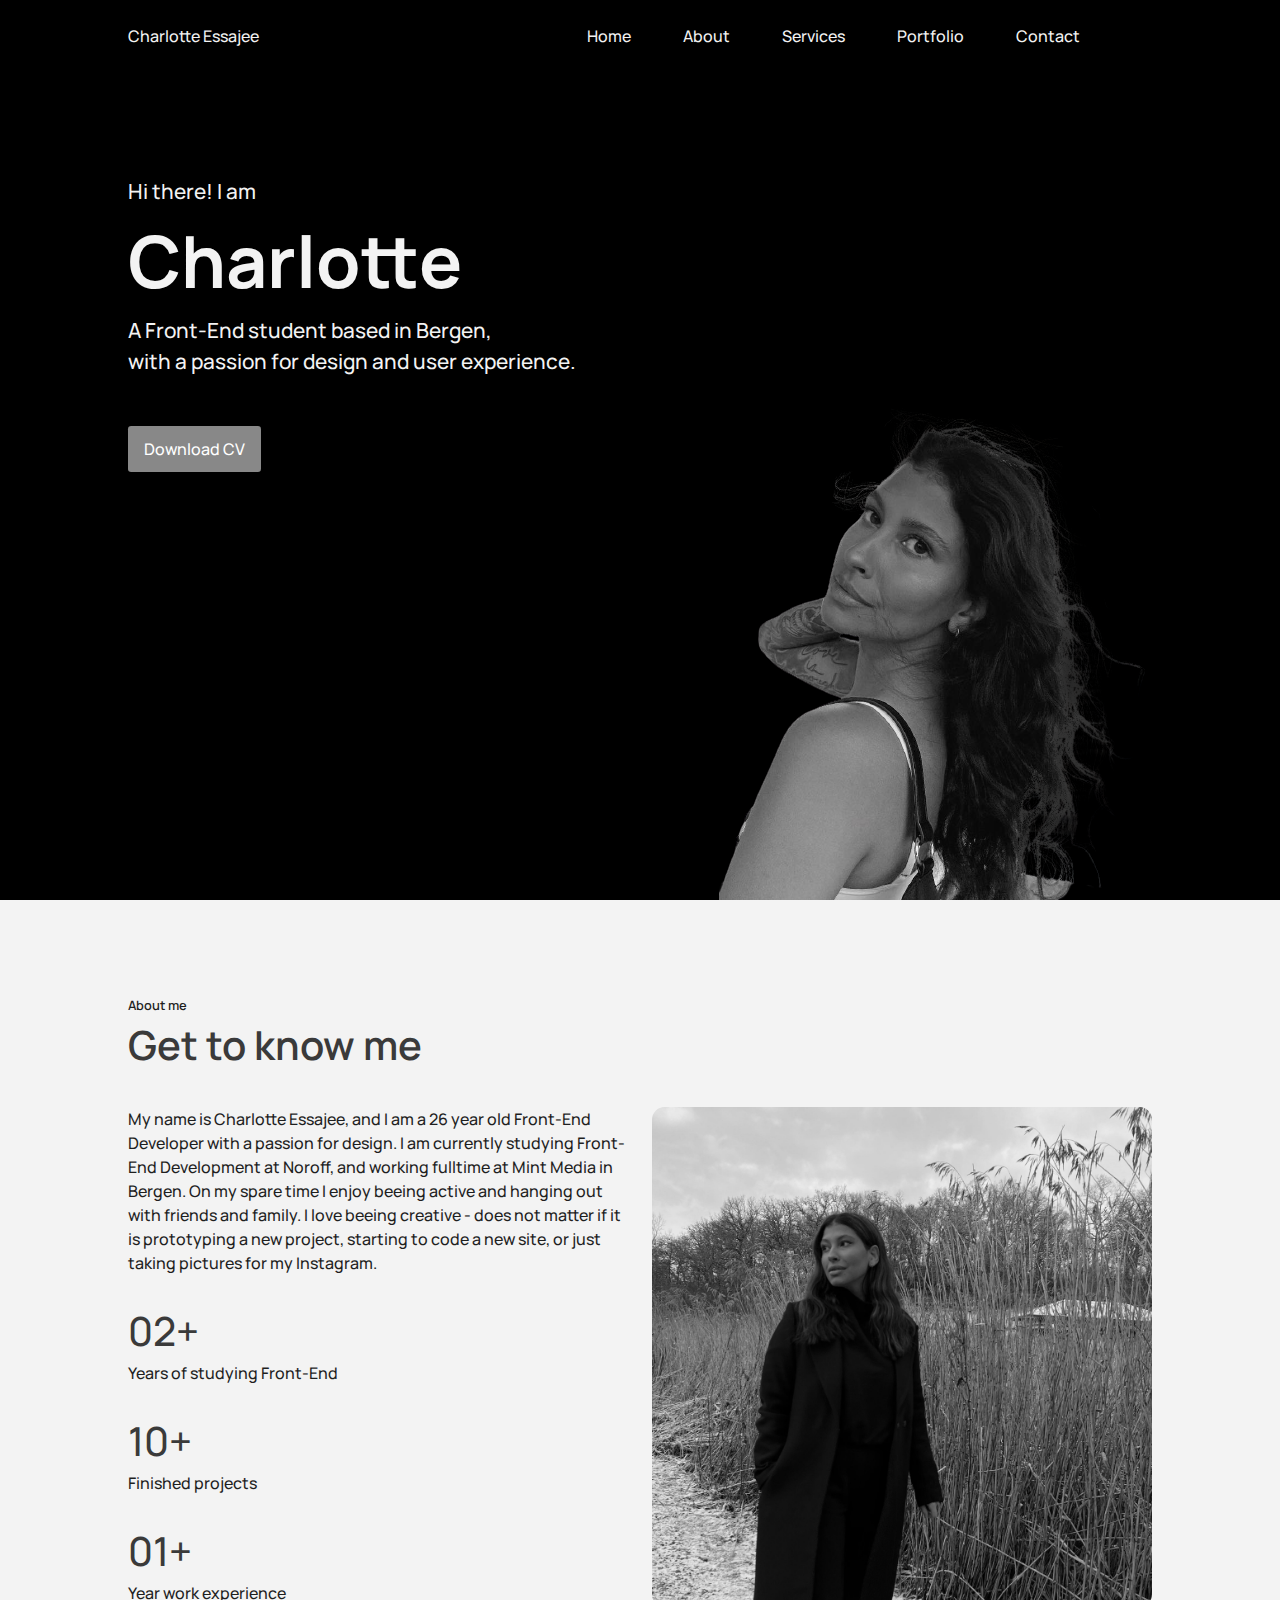
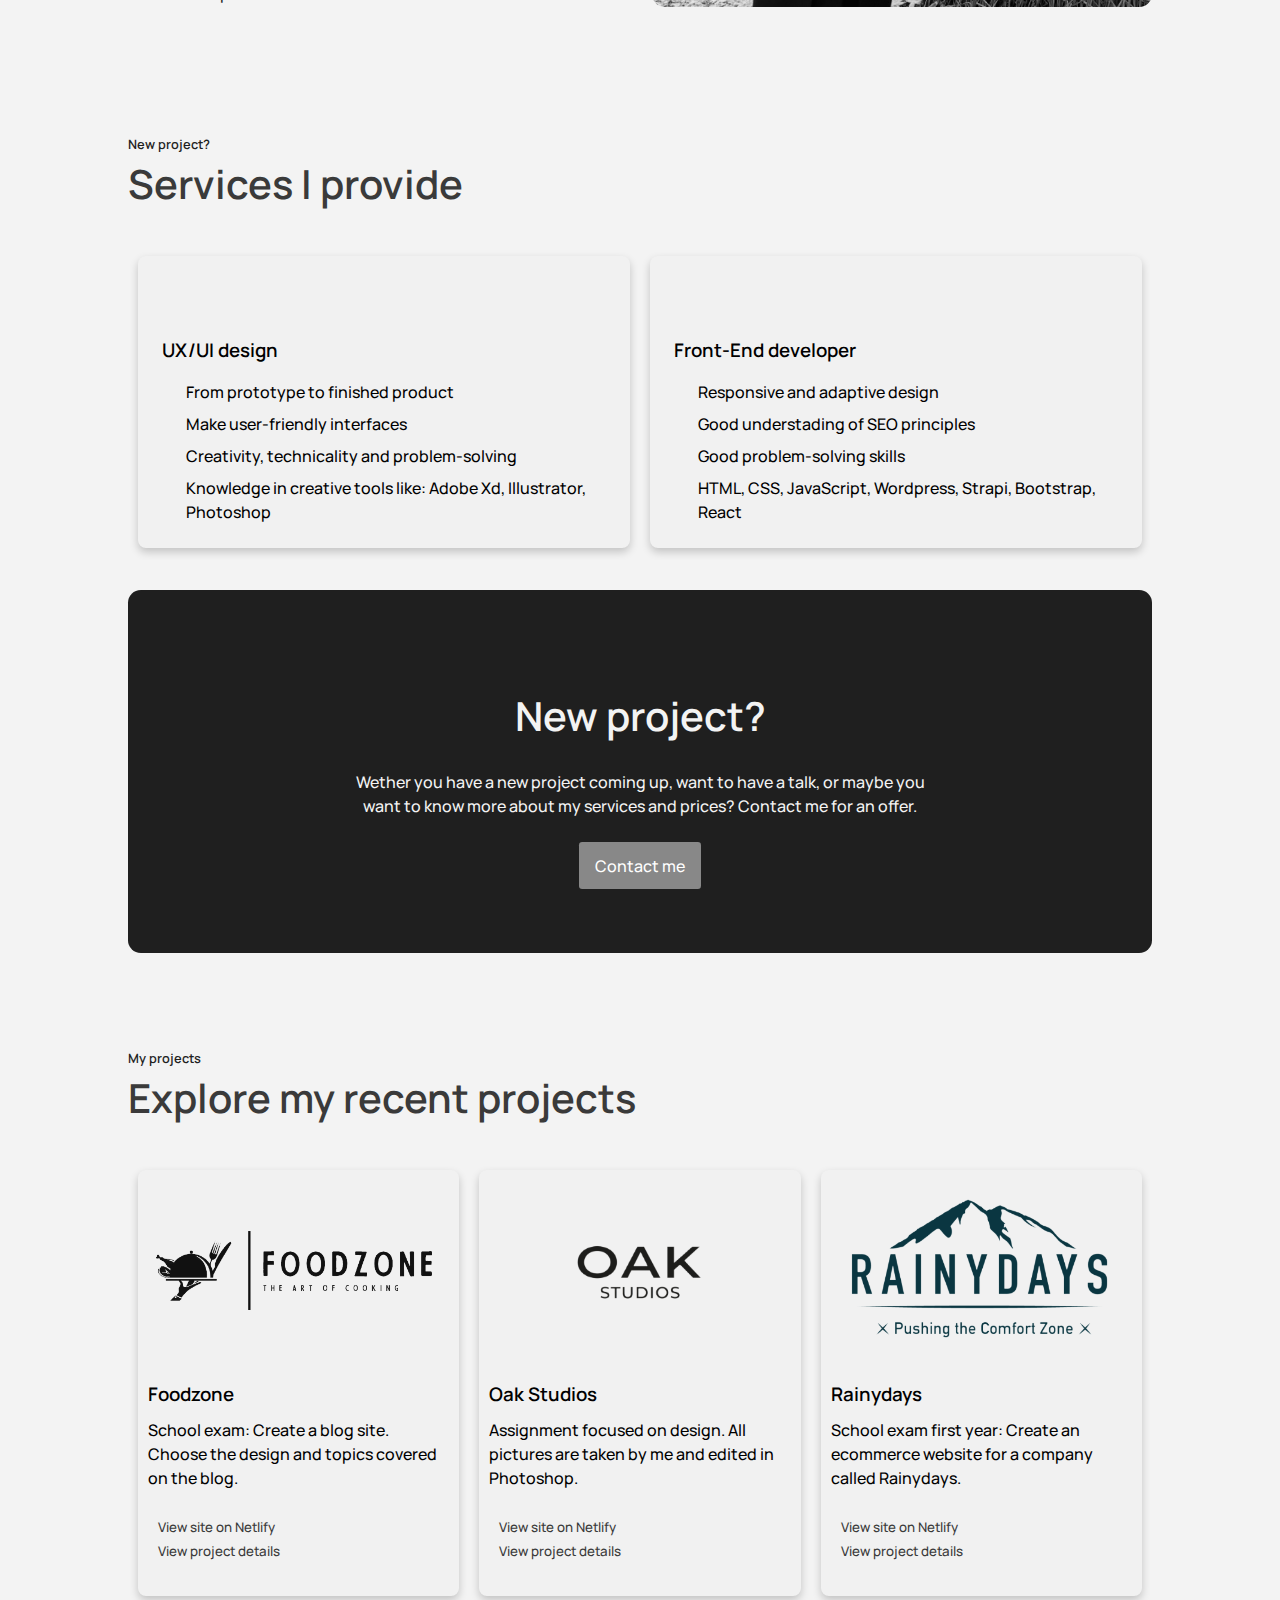
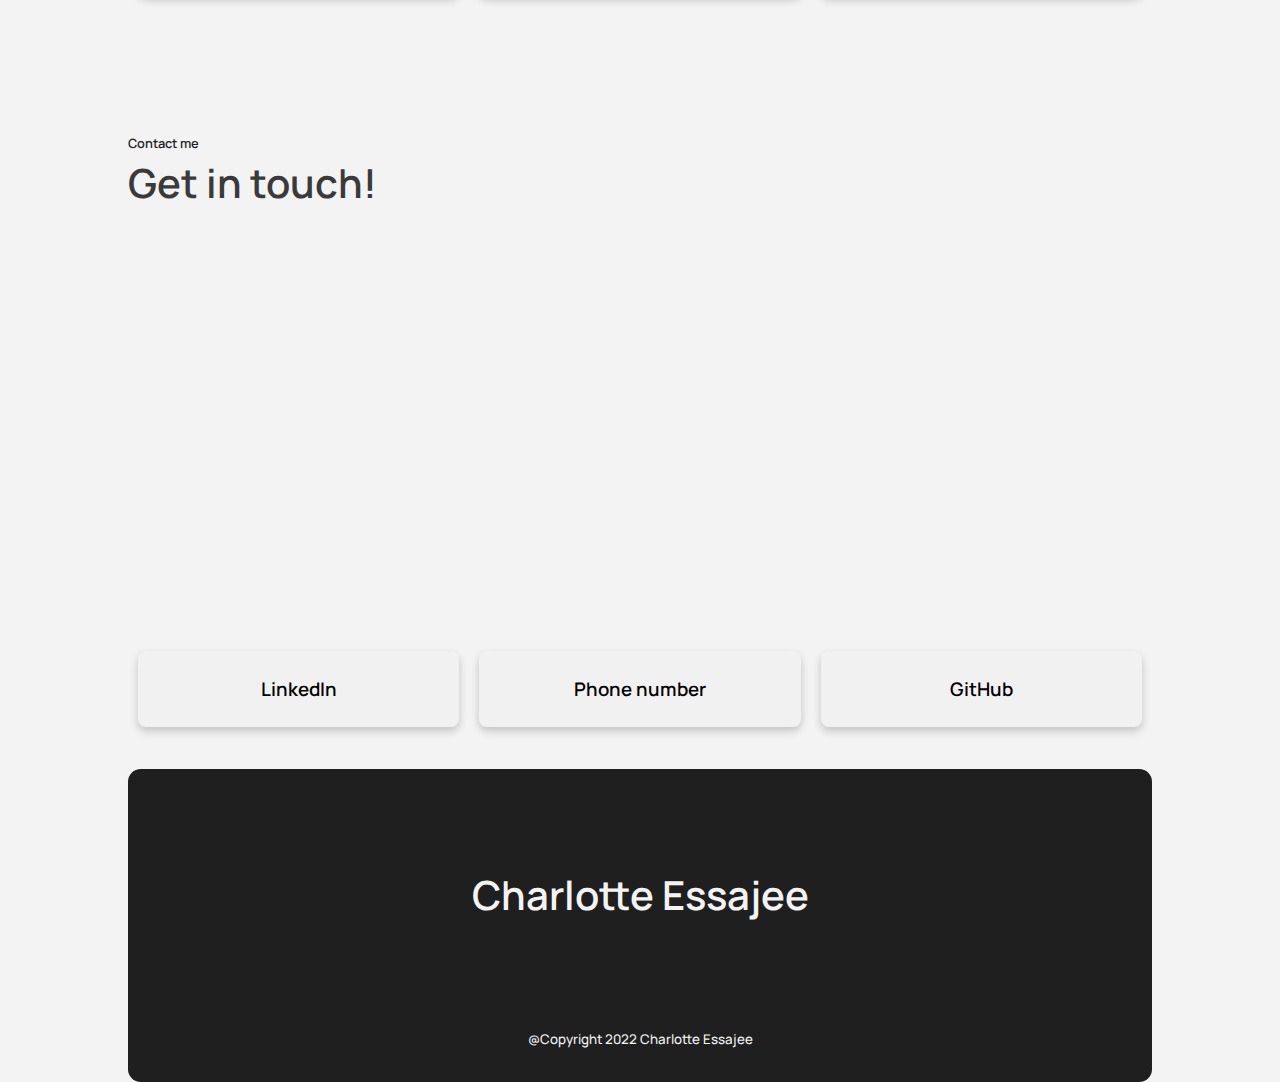
==== index.html @ e909234a "Update index.html" ====
<!DOCTYPE html>
<html lang="en">
  <head>
    <meta charset="UTF-8" />
    <meta http-equiv="X-UA-Compatible" content="IE=edge" />
    <meta name="viewport" content="width=device-width, initial-scale=1.0" />

    <!--- SWIPER -->

    <!-- GOOGLE FONTS -->
    <link rel="preconnect" href="https://fonts.googleapis.com" />
    <link rel="preconnect" href="https://fonts.gstatic.com" crossorigin />
    <link
      href="https://fonts.googleapis.com/css2?family=Manrope:wght@400;600;800&display=swap"
      rel="stylesheet"
    />

    <!-- FONTAWESOME -->
    <link
      rel="stylesheet"
      href="https://use.fontawesome.com/releases/v5.15.4/css/all.css"
      integrity="sha384-DyZ88mC6Up2uqS4h/KRgHuoeGwBcD4Ng9SiP4dIRy0EXTlnuz47vAwmeGwVChigm"
      crossorigin="anonymous"
    />

    <!--- CSS -->
    <link rel="stylesheet" href="css/styles.css" />
    <title>Portfolio Charlotte Essajee</title>
  </head>
  <body>
    <!-- SCROLL TO TOP -->
    <button onclick="toTop()" id="toTop">
      <i class="fas fa-chevron-circle-up"></i>
    </button>

    <!-- HEADER -->
    <header class="hero" id="hero">
      <nav class="nav nav-container">
        <a href="#" class="nav-logo">Charlotte Essajee</a>

        <div class="navbar" id="navbar">
          <ul class="nav-list">
            <li class="nav-item">
              <a href="#home" class="nav-link">Home</a>
            </li>
            <li class="nav-item">
              <a href="#about" class="nav-link">About</a>
            </li>
            <li class="nav-item">
              <a href="#services" class="nav-link">Services</a>
            </li>
            <li class="nav-item">
              <a href="#portfolio" class="nav-link">Portfolio</a>
            </li>
            <li class="nav-item">
              <a href="#contact" class="nav-link">Contact</a>
            </li>
            <li class="nav-item">
              <i class="fas fa-moon nav-link" id="darkMode"></i>
            </li>
          </ul>
        </div>

        <div class="nav-switch" id="nav-switch">
          <i class="fas fa-bars"></i>
        </div>
      </nav>
    </header>

    <!-- INDEX -->
    <main>
      <!-- INTRO -->
      <section class="index" id="home">
        <div class="index-container container grid">
          <div class="index-text">
            <p class="index-intro">Hi there! I am</p>
            <h1 class="index-name">Charlotte</h1>
            <p class="index-paragraph">
              A Front-End student based in Bergen, <br> with a passion for design and
              user experience.
            </p>
            <a
              download=""
              href="cv/CharlotteEssajee-CV.pdf"
              class="btn btn-light"
              >Download CV</a
            >
          </div>

          <!-- SOCIAL MEDIA -->
          <div class="index-some">
            <a
              href="https://www.linkedin.com/in/charlotte-essajee-67aa39226/"
              rel="noopener noreferrer"
              target="_blank"
              class="index-some-icons"
              ><i class="fab fa-linkedin-in"></i
            ></a>
            <a href="tel:+4748266439" rel="noopener noreferrer" target="_blank" class="index-some-icons"
              ><i class="fas fa-phone-alt"></i
            ></a>
            <a
              href="https://github.com/CharlotteEssajee"
              rel="noopener noreferrer"
              target="_blank"
              class="index-some-icons"
              ><i class="fab fa-github"></i
            ></a>
          </div>

          <!-- IMAGE -->
          <div class="index-img">
            <img src="/img/charlotte1.png" alt="CharlotteEssajee" />
          </div>
        </div>
      </section>

      <!-- ABOUT -->
      <section class="about section container" id="about">
        <p class="section-subtitle">About me</p>
        <h2 class="section-title">Get to know me</h2>

        <div class="about-container grid">
          <div class="about-text grid">
            <p class="about-paragraph">
              My name is Charlotte Essajee, and I am a 26 year old Front-End
              Developer with a passion for design. I am currently studying
              Front-End Development at Noroff, and working fulltime at Mint Media
              in Bergen. On my spare time I enjoy beeing active and hanging out
              with friends and family. I love beeing creative - does not matter
              if it is prototyping a new project, starting to code a new site,
              or just taking pictures for my Instagram.
            </p>
            <div>
              <p class="about-number">02+</p>
              <p class="about-work">Years of studying Front-End</p>
            </div>
            <div>
              <p class="about-number">10+</p>
              <p class="about-work">Finished projects</p>
            </div>
            <div>
              <p class="about-number">01+</p>
              <p class="about-work">Year work experience</p>
            </div>
          </div>

          <img
            class="about-img"
            src="img/charlotte2.jpg"
            alt="Charlotte Essajee"
          />
        </div>
      </section>

      <!-- SERVICES -->
      <section class="services section container" id="services">
        <p class="section-subtitle">New project?</p>
        <h2 class="section-title">Services I provide</h2>
        <div class="services-row">
          <div class="services-column">
            <div class="services-card">
              <i class="fas fa-crop-alt services-icons"></i>
              <h3>UX/UI design</h3>
              <ul class="services-accordion">
                <li class="service">
                  <i class="fas fa-check check-icon"></i>
                  <p>From prototype to finished product</p>
                </li>
                <li class="service">
                  <i class="fas fa-check check-icon"></i>
                  <p>Make user-friendly interfaces </p>
                </li>
                <li class="service">
                  <i class="fas fa-check check-icon"></i>
                  <p>Creativity, technicality and problem-solving</p>
                </li>
                <li class="service">
                  <i class="fas fa-check check-icon"></i>
                  <p>Knowledge in creative tools like: Adobe Xd, Illustrator, Photoshop</p>
                </li>
              </ul>
            </div>
          </div>
          <div class="services-column">
            <div class="services-card">
              <i class="fas fa-code services-icons"></i>
              <h3>Front-End developer</h3>
              <ul class="services-accordion">
                <li class="service">
                  <i class="fas fa-check check-icon"></i>
                  <p>Responsive and adaptive design</p>
                </li>
                <li class="service">
                  <i class="fas fa-check check-icon"></i>
                  <p>Good understading of SEO principles</p>
                </li>
                <li class="service">
                  <i class="fas fa-check check-icon"></i>
                  <p>Good problem-solving skills</p>
                </li>
                <li class="service">
                  <i class="fas fa-check check-icon"></i>
                  <p>HTML, CSS, JavaScript, Wordpress, Strapi, Bootstrap, React</p>
                </li>
              </ul>
            </div>
          </div>
        </div>
      </section>

      <!-- NEW PROJECT? -->
      <section class="project section container center">
        <div class="project-container grid">
          <div class="project-text">
            <i class="fas fa-paper-plane new-project-icon"></i>
            <h2 class="center-title">New project?</h2>
            <p class="new-project-description">
              Wether you have a new project coming up, want to have a talk, or
              maybe you want to know more about my services and prices? Contact
              me for an offer.
            </p>
            <a href="#contact" class="btn btn-light project-btn">Contact me </a>
          </div>
        </div>
      </section>

      <!-- PORTFOLIO -->
      <section class="portfolio section container" id="portfolio">
        <p class="section-subtitle">My projects</p>
        <h2 class="section-title">Explore my recent projects</h2>
        <div class="portfolio-cards">
          <div class="portfolio-row">
            <div class="portfolio-column">
              <div class="portfolio-card">
                <img src="img/foodzonelogo.png" alt="foodzone logo">
                <div class="portfolio-text">
                  <h3>Foodzone</h3>
                  <p class="portfolio-paragraph">School exam: Create a blog site. Choose the design and topics covered on the blog.</p>
                  <a
                    href="https://foodz0ne.netlify.app/"
                    target="_blank"
                    rel="noopener noreferrer"
                    class="portfolio-icons">
                    <i class="fas fa-globe-americas"></i><small>View site on Netlify</small></a><br>
                    <a
                      href="https://github.com/CharlotteEssajee/foodzone2"
                      target="_blank"
                      rel="noopener noreferrer"
                      class="portfolio-icons">
                      <i class="fab fa-github"></i><small>View project details</small></a>
                </div>
              </div>
            </div>
            <div class="portfolio-column">
              <div class="portfolio-card">
                <img src="img/oaklogo.png" alt="oak studios logo">
                <div class="portfolio-text">
                  <h3>Oak Studios</h3>
                  <p class="portfolio-paragraph">Assignment focused on design. All pictures are taken by me and edited in Photoshop.</p>
                  <a
                    href="https://oakstudios.netlify.app/"
                    target="_blank"
                    rel="noopener noreferrer"
                    class="portfolio-icons">
                    <i class="fas fa-globe-americas"></i><small>View site on Netlify</small></a><br>
                    <a
                      href="https://github.com/CharlotteEssajee/oakstudios"
                      target="_blank"
                      rel="noopener noreferrer"
                      class="portfolio-icons">
                      <i class="fab fa-github"></i><small>View project details</small></a>
                </div>
              </div>
            </div>
            <div class="portfolio-column">
              <div class="portfolio-card">
                <img src="img/rainydayslogo.png" alt="rainydays logo">
                <div class="portfolio-text">
                  <h3>Rainydays</h3>
                  <p class="portfolio-paragraph">School exam first year: Create an ecommerce website for a company called Rainydays.</p>
                  <a
                    href="https://rainydaysproject.netlify.app/"
                    target="_blank"
                    rel="noopener noreferrer"
                    class="portfolio-icons">
                    <i class="fas fa-globe-americas"></i><small>View site on Netlify</small></a><br>
                    <a
                      href="https://github.com/CharlotteEssajee/RainyDays"
                      target="_blank"
                      rel="noopener noreferrer"
                      class="portfolio-icons">
                      <i class="fab fa-github"></i><small>View project details</small></a>
                </div>
              </div>
            </div>
          </div>
      </section>

      <!-- GET IN TOUCH -->
      <section class="contact section container" id="contact">
        <p class="section-subtitle">Contact me</p>
        <h2 class="section-title">Get in touch!</h2>
        <div class="contact-cards">
          <div class="iframe">
            <iframe src="https://www.google.com/maps/embed?pb=!1m18!1m12!1m3!1d252523.9232494925!2d5.148987680363393!3d60.36523062926453!2m3!1f0!2f0!3f0!3m2!1i1024!2i768!4f13.1!3m3!1m2!1s0x46390d4966767d77%3A0x9e42a03eb4de0a08!2sBergen!5e0!3m2!1sno!2sno!4v1643056478479!5m2!1sno!2sno" width="100%" height="350" style="border:0;" allowfullscreen="" loading="lazy"></iframe>
          </div>
        <div class="contact-row">
          <div class="contact-column">
            <div class="contact-card">
              <a
                href="https://www.linkedin.com/in/charlotte-essajee-67aa39226/"
                target="_blank"
                rel="noopener noreferrer"
                class="contact-icons"
                ><i class="fab fa-linkedin-in"></i
              ></a>
              <h3>LinkedIn</h3>
            </div>
          </div>
          <div class="contact-column">
            <div class="contact-card">
              <a
                href="tel:+4748266439"
                target="_blank"
                rel="noopener noreferrer"
                class="contact-icons"
                ><i class="fas fa-phone-alt"></i
              ></a>
              <h3>Phone number</h3>
            </div>
          </div>
          <div class="contact-column">
            <div class="contact-card"><a
              href="https://github.com/CharlotteEssajee"
              rel="noopener noreferrer"
              target="_blank"
              class="contact-icons"
              ><i class="fab fa-github"></i
            ></a>
            <h3>GitHub</h3>
          </div>
          </div>
        </div>
      </section>
    </main>

    <!-- FOOTER -->
    <footer>
      <section class="footer section container center">
        <div class="footer-container grid">
          <div class="footer-text">
            <h2 class="center-title">Charlotte Essajee</h2>
            <div class="footer-some">
              <a
                href="https://www.linkedin.com/in/charlotte-essajee-67aa39226/"
                target="_blank"
                rel="noopener noreferrer"
                class="footer-some-icons"
                ><i class="fab fa-linkedin-in"></i
              ></a>
              <a
                href="tel:+4748266439"
                target="_blank"
                rel="noopener noreferrer"
                class="footer-some-icons"
                ><i class="fas fa-phone-alt"></i
              ></a>
              <a
                href="https://github.com/CharlotteEssajee"
                target="_blank"
                rel="noopener noreferrer"
                class="footer-some-icons"
                ><i class="fab fa-github"></i
              ></a>
            </div>
            <small>@Copyright 2022 Charlotte Essajee</small>
          </div>
        </div>
      </section>
    </footer>
    <!-- JS -->
    <script src="js/main.js"></script>
  </body>
</html>
---- css/styles.css ----
/*----- BASE */
* {
  font-family: "Manrope", sans-serif;
}

*,
::before,
::after {
  box-sizing: border-box;
}

/*----- DARK MODE*/
.dark-mode {
  --main-color: #888888;
  --main-color-dark: #f3f3f3;
  --main-color-light: #3a3a3a;
  --main-color-lighter: #1f1f1f;
  --black-color: #ffffff;
}

#darkMode {
  cursor: pointer;
  opacity: 80%;
}

/*----- VARIABLES */
:root {
  --header-height: 3rem;

  /*----- COLORS */
  --main-color: #3a3a3a;
  --main-color-dark: #1f1f1f;
  --main-color-light: #888888;
  --main-color-lighter: #f3f3f3;
  --black-color: #000000;
  --white-color: #ffffff;

  /*----- FONTS */
  --big-font: 2.5rem;
  --h1-font: 1.5rem;
  --h2-font: 1.25rem;
  --h3-font: 1.1rem;
  --body-font: 0.9rem;
  --small-font: 0.8rem;
  --smallest-font: 0.7rem;

  /*----- WEIGHT */
  --medium-weight: 500;
  --semi-weigth: 600;
  --bold-weigth: 700;

  /*----- MARGINS */
  --margin-smallest: 0.5rem;
  --margin-smaller: 1rem;
  --margin-small: 1.5rem;
  --margin-big: 2rem;
  --margin-bigger: 2.5rem;
  --margin-biggest: 3rem;

  /*----- Z INDEX */
  --z-index-normal: 1;
  --z-index-infotip: 10;
  --z-index-fixed: 100;
}

@media screen and (min-width: 760px) {
  :root {
    --big-font: 4.5rem;
    --h1-font: 2.5rem;
    --h2-font: 1.6rem;
    --h3-font: 1.3rem;
    --body-font: 1rem;
    --small-font: 0.8rem;
    --smallest-font: 0.7rem;
  }
}

/*----- MAIN */
html {
  scroll-behavior: smooth;
}

body {
  margin: var(--header-height) 0 0 0;
  font-size: var(--body-font);
  font-weight: var(--medium-weight);
  background-color: var(--main-color-lighter);
  color: var(--main-color-dark);
  line-height: 1.5;
}

h1,
h2,
h3,
ul,
p {
  margin: 0;
}

h2,
h3 {
  font-weight: var(--semi-weigth);
}

ul {
  padding: 0;
  list-style: none;
}

a {
  text-decoration: none;
}

img {
  max-width: 100%;
  height: auto;
  display: block;
}

.container {
  max-width: 1024px;
  margin: 0 1rem;
}

.grid {
  display: grid;
  gap: 1.5rem;
}

.center {
  text-align: center;
  background-color: var(--main-color-dark);
  color: var(--main-color-lighter);
  border-radius: 0.8rem;
}

/*----- CLASSES */
.section {
  padding: 4rem 0 2rem;
}

.section-title {
  font-size: var(--h1-font);
  color: var(--main-color);
  margin-bottom: var(--margin-small);
}

.section-subtitle {
  display: block;
  font-size: var(--smallest-font);
  font-weight: var(--semi-weigth);
}

/*----- NAVBAR */
.nav-container {
  max-width: 1024px;
  width: calc(100% - 2rem);
  margin: 0 var(--margin-smaller);
}

.nav-container-grid {
  display: grid;
  gap: var(--margin-small);
}

.hero {
  width: 100%;
  position: fixed;
  top: 0;
  left: 0;
  z-index: var(--z-index-fixed);
  background-color: var(--black-color);
}

.nav {
  height: var(--header-height);
  display: flex;
  justify-content: space-between;
  align-items: center;
}

@media screen and (max-width: 760px) {
  .navbar {
    position: fixed;
    top: -100%;
    left: 0;
    width: 100%;
    padding-top: var(--margin-small);
    text-align: right;
    background-color: var(--black-color);
    transition: 0.5s;
    box-shadow: 0 2px 4px rgba(0, 0, 0, 0.1);
    border-radius: 0 0 1rem 1rem;
  }
}

.nav-item {
  margin-bottom: var(--margin-small);
  margin-right: 20px;
}

.nav-link,
.nav-logo,
.nav-switch {
  color: var(--main-color-lighter);
  transition: 0.4s;
}

.nav-switch {
  font-size: 1.2rem;
  cursor: pointer;
}

.show-menu {
  top: var(--header-height);
}

.active-link {
  position: relative;
}

.active-link::after {
  content: "";
  position: absolute;
  bottom: -0.4rem;
  right: 0;
  width: 100%;
  height: 2px;
  background-color: var(--main-color-light);
}

.scroll-header {
  background-color: var(--main-color-lighter);
  box-shadow: 0 2px 4px rgba(0, 0, 0, 0.1);
}

.scroll-header .nav-logo,
.scroll-header .nav-switch,
.scroll-header .nav-link,
.scroll-header .dark-mode {
  color: var(--main-color-dark);
}

.scroll-header .navbar {
  background-color: var(--main-color-lighter);
}

/*----- SCROLL TO TOP */
#toTop {
  display: none;
  position: fixed;
  bottom: 40px;
  right: 20px;
  z-index: var(--z-index-fixed);
  border: none;
  background-color: var(--main-color);
  color: var(--main-color-lighter);
  cursor: pointer;
  padding: 13px;
  border-radius: 8px;
  font-size: 20px;
  opacity: 80%;
}

#toTop:hover {
  opacity: 90%;
}

/*----- INDEX */
.index {
  background-color: var(--black-color);
  overflow: hidden;
}

.index-container {
  position: relative;
  height: calc(100vh - var(--header-height));
  grid-template-rows: repeat(2, max-content);
  align-content: space-around;
  row-gap: 2rem;
}

.index-text {
  z-index: var(--z-index-infotip);
  color: var(--main-color-lighter);
}

.index-name {
  font-size: var(--big-font);
}

.index-intro {
  display: block;
  font-size: 1rem;
}

.index-paragraph {
  display: block;
  font-size: 1.1rem;
  margin-bottom: var(--margin-biggest);
}

.index-img {
  position: absolute;
  right: 0;
  bottom: 0;
}

.index-img img {
  width: 240px;
}

.index-some {
  display: flex;
  flex-direction: column;
}

.index-some-icons {
  width: max-content;
  font-size: 1.3rem;
  margin-bottom: var(--margin-smaller);
  color: var(--main-color-lighter);
  cursor: pointer;
  margin-right: 1.7rem;
}

/*----- BUTTON */
.btn {
  display: inline-block;
  background-color: var(--main-color);
  color: var(--white-color);
  padding: 0.7rem 1rem;
  border-radius: 0.2rem;
}

.btn-light {
  background-color: var(--main-color-light);
  display: inline-block;
  color: var(--white-color);
  padding: 0.7rem 1rem;
  border-radius: 0.2rem;
}

.btn:hover,
.btn-light:hover {
  opacity: 80%;
}

/*----- ABOUT */
.about-number {
  font-size: var(--h1-font);
  color: var(--main-color);
}

.about-img {
  border-radius: 0.8rem;
}

/*----- SERVICES */
.services-card {
  box-shadow: 0 4px 8px 0 rgba(0, 0, 0, 0.2);
  background-color: #f1f1f1;
  color: #000000;
  border-radius: 8px;
  padding: var(--margin-small) 0;
}

.services-card i,
.services-card h3,
.services-card p {
  margin-left: var(--margin-small);
}

.services-card h3 {
  margin-top: var(--margin-smallest);
  margin-bottom: var(--margin-smaller);
}

.services-icons {
  font-size: 2rem;
  color: var(--main-color);
}

.service {
  display: flex;
  flex-direction: row;
  margin-top: var(--margin-smallest);
  align-items: center;
}

.service i {
  font-size: 10px;
}

/*----- NEW PROJECT */
.new-project-icon {
  font-size: 2rem;
}

.center-title {
  font-size: var(--h1-font);
  color: var(--main-color-lighter);
  margin-bottom: var(--margin-small);
}

.new-project-description {
  max-width: 400px;
  margin: auto;
  padding-bottom: 24px;
}

.project-btn {
  margin-bottom: 32px;
}

/*----- PORTFOLIO */
.portfolio-text {
  padding: 10px;
}

.portfolio-card img {
  border-radius: 8px 8px 0 0;
  width: 100%;
  height: 200px;
  object-fit: contain;
}

.portfolio-paragraph {
  padding-top: 10px;
  margin-bottom: var(--margin-small);
}

.portfolio-column {
  float: left;
  width: 33.333%;
  padding: 0 10px;
}

.portfolio-card {
  box-shadow: 0 4px 8px 0 rgba(0, 0, 0, 0.2);
  background-color: #f1f1f1;
  color: #000000;
  border-radius: 8px;
  padding: 0 0 var(--margin-small) 0;
}

.portfolio-row:after {
  content: "";
  display: table;
  clear: both;
}

.portfolio-icons {
  color: var(--main-color);
  font-size: 16px;
}

.portfolio-icons i {
  margin-right: 10px;
}

@media screen and (max-width: 600px) {
  .portfolio-column {
    width: 100%;
    display: block;
    margin-bottom: 20px;
  }
}

/*----- CONTACT */
.contact-column {
  float: left;
  width: 33.333%;
  padding: 0 10px;
}

.contact-card {
  box-shadow: 0 4px 8px 0 rgba(0, 0, 0, 0.2);
  text-align: center;
  background-color: #f1f1f1;
  color: #000000;
  border-radius: 8px;
  padding: var(--margin-small) 0;
}

.contact-row:after {
  content: "";
  display: table;
  clear: both;
}

.contact-icons {
  font-size: 2rem;
  color: var(--main-color);
}

.iframe {
  margin-bottom: var(--margin-bigger);
  filter: grayscale(100%);
}

@media screen and (max-width: 600px) {
  .contact-column,
  .services-column {
    width: 100%;
    display: block;
    margin-bottom: 20px;
  }
}

/*----- FOOTER */
.footer-some {
  margin-bottom: var(--margin-biggest);
}

.footer-some-icons {
  font-size: 0.9rem;
  color: var(--main-color-lighter);
  cursor: pointer;
  padding: 10px;
}

/*----- MEDIA QUERY */
@media screen and (min-width: 570px) {
  .index-img img {
    width: 330px;
  }

  .about-container,
  .contact-row,
  .portfolio-row {
    display: grid;
    grid-template-columns: repeat(2, 1fr);
  }

  .contact-column,
  .portfolio-column,
  .services-column {
    width: 100%;
    padding: 10px;
  }

  .about-img {
    height: 500px;
    object-fit: cover;
  }

  .index-some {
    flex-direction: row;
  }

  .index-some-icons {
    font-size: 2rem;
  }
}

@media screen and (min-width: 760px) {
  body {
    margin: 0;
  }

  .section {
    padding-top: 6rem;
  }

  .section-title {
    margin-bottom: var(--margin-big);
  }

  .nav {
    height: calc(var(--header-height) + 1.5rem);
  }

  .nav-list {
    display: flex;
  }

  .nav-item {
    margin-left: var(--margin-big);
    margin-bottom: 0;
  }

  .nav-switch {
    display: none;
  }

  .index-container {
    height: 100vh;
    grid-template-rows: max-content 0.7fr;
    align-items: flex-end;
  }

  .index-text {
    margin-top: 7rem;
  }

  .index-img img {
    width: 100%;
    object-fit: cover;
  }

  .index-intro,
  .index-paragraph {
    font-size: var(--h3-font);
  }

  .section-subtitle {
    font-size: var(--small-font);
  }

  .services-row {
    display: grid;
    grid-template-columns: repeat(2, 1fr);
  }

  .contact-row,
  .portfolio-row {
    display: grid;
    grid-template-columns: repeat(3, 1fr);
  }

  .new-project-description {
    max-width: 600px;
  }

  .footer-some-icons {
    font-size: 1.2rem;
  }
}

@media screen and (min-width: 1030px) {
  .nav-container {
    margin: auto;
  }

  .container {
    margin: auto;
  }

  .index-text {
    margin-top: 9rem;
  }
}

@media screen and (min-width: 1200px) {
  #toTop {
    bottom: 40px;
    right: 45px;
  }
}
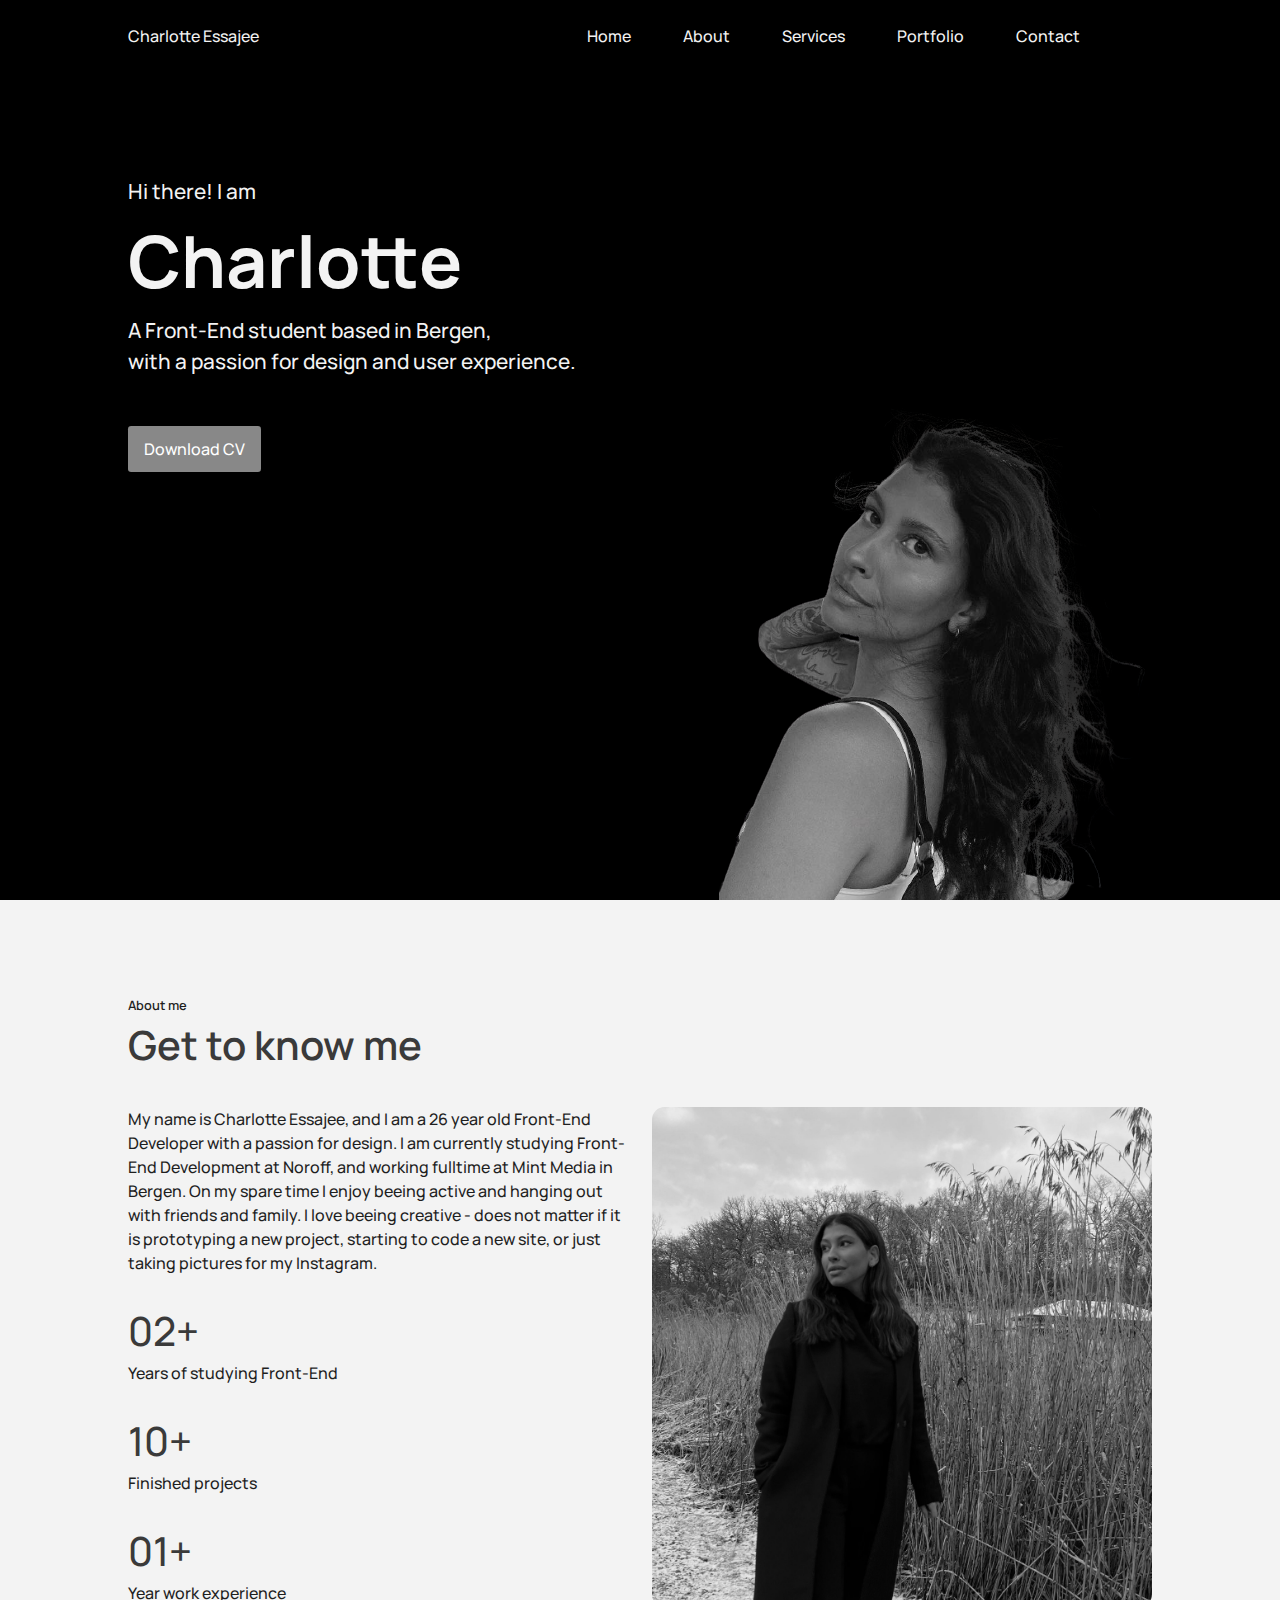
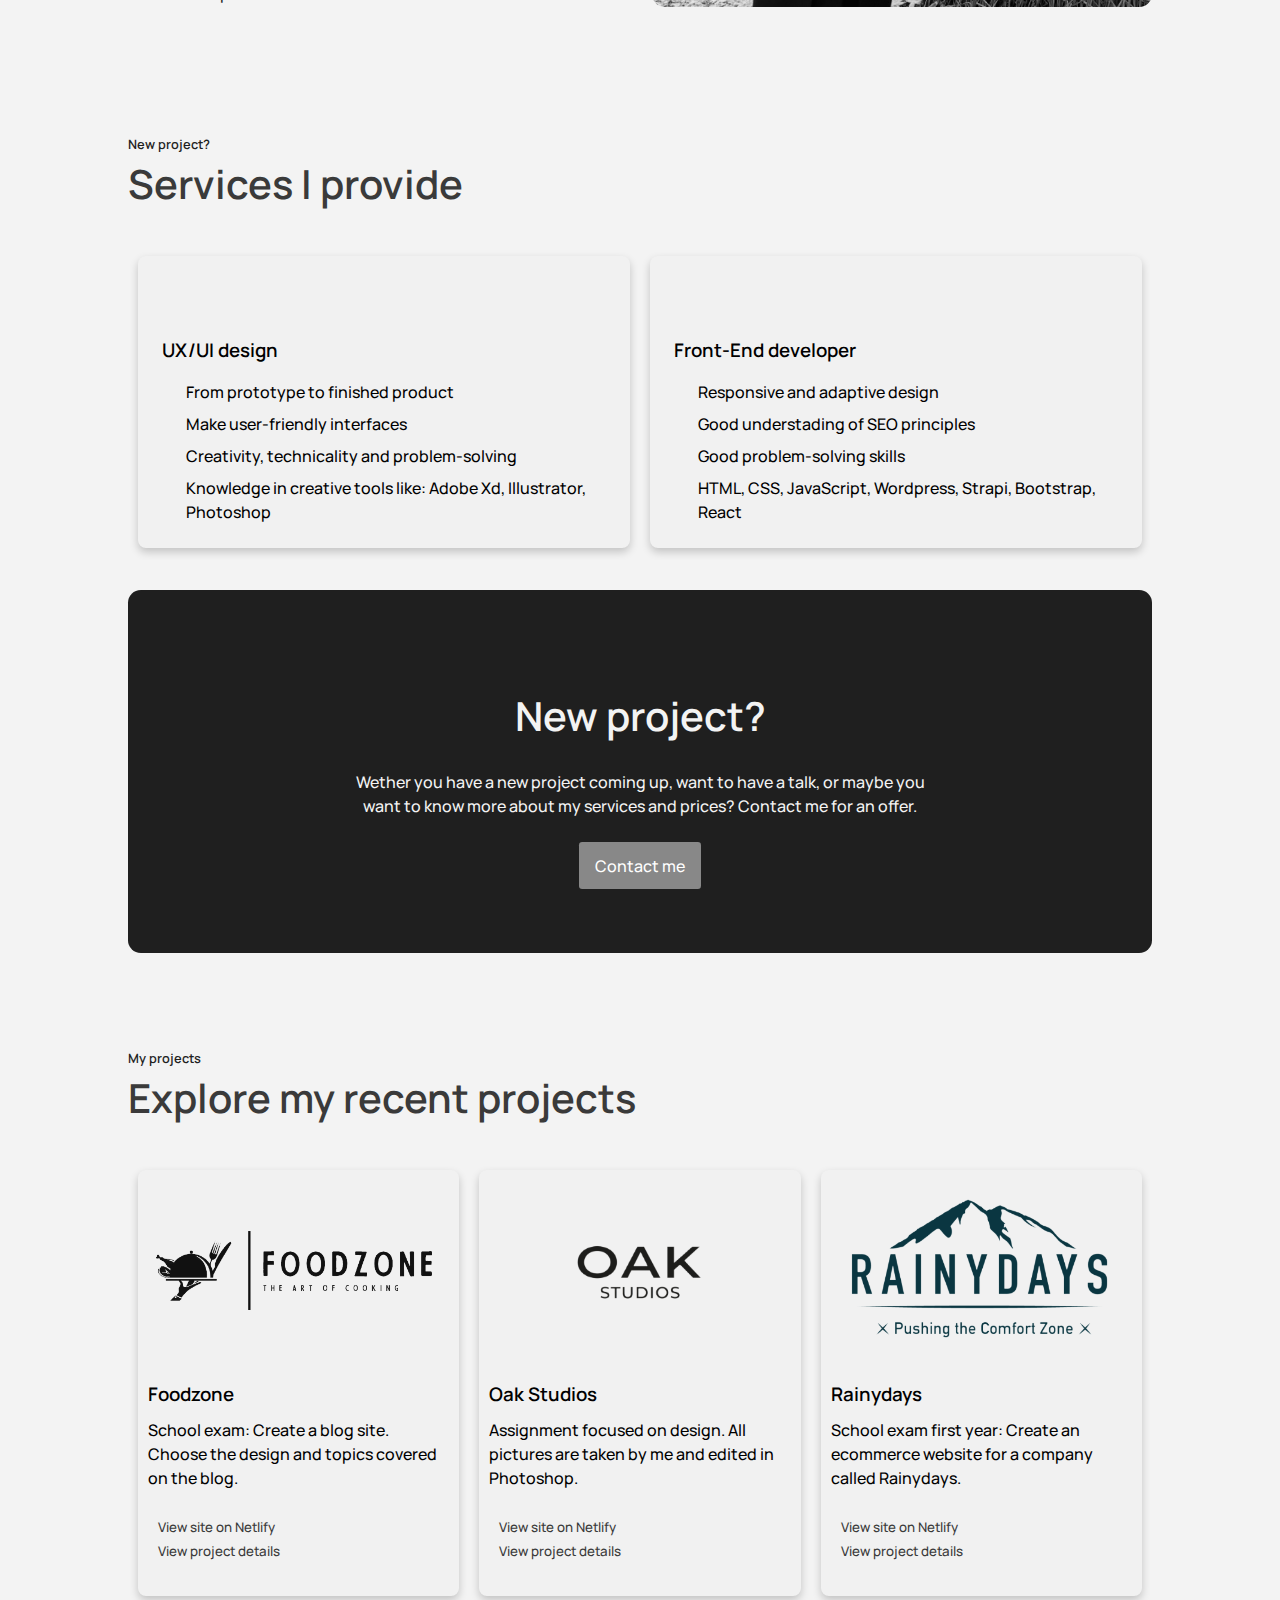
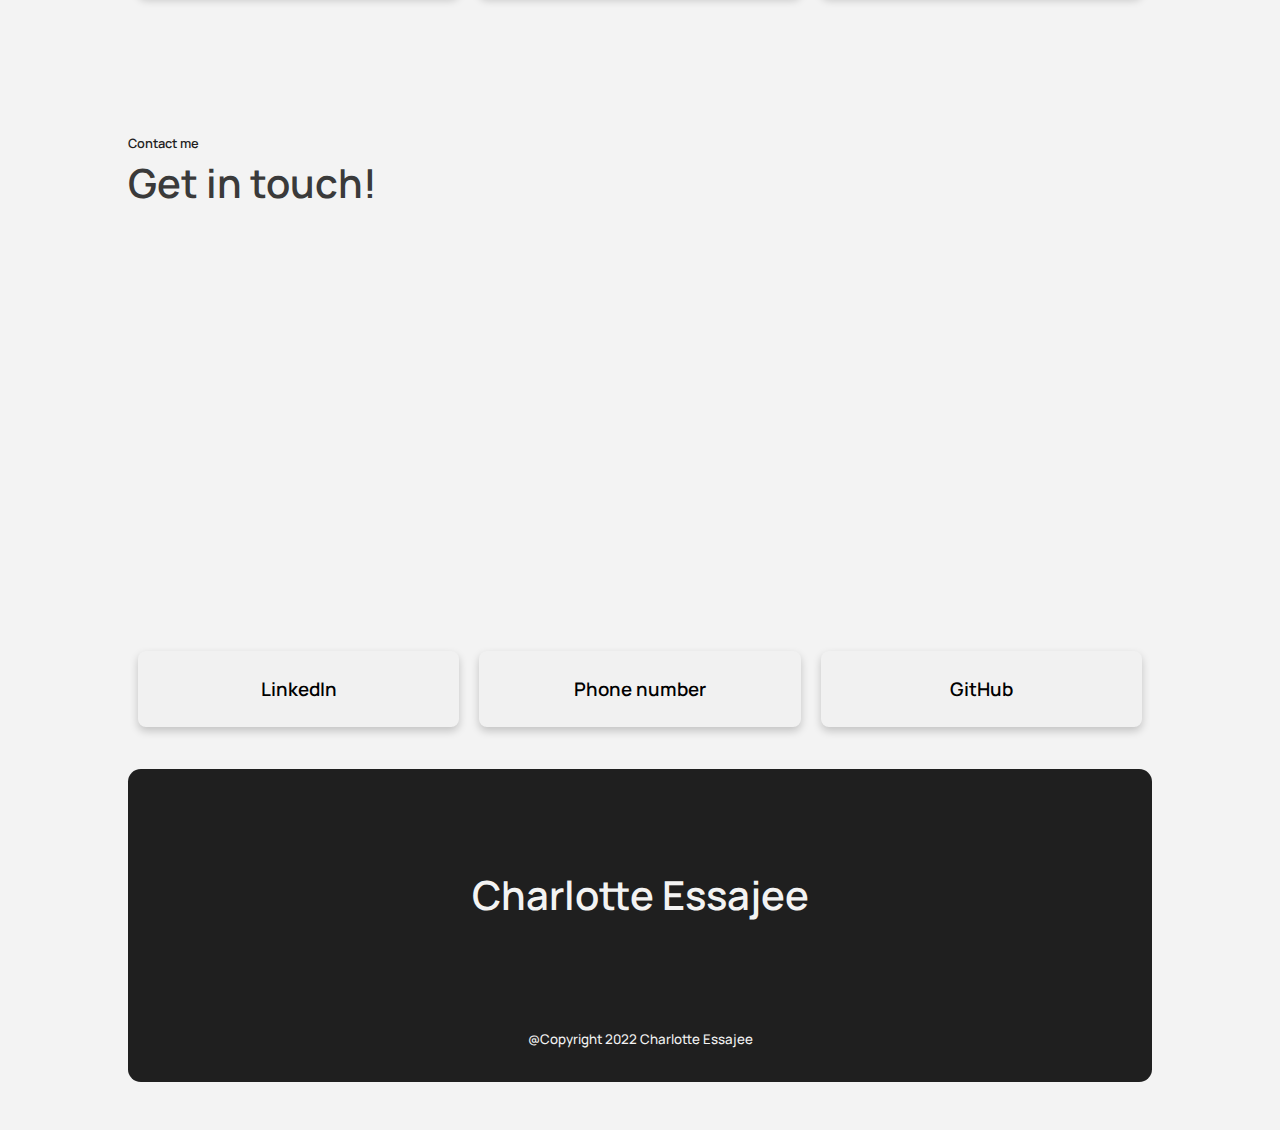
==== commit 0404fc46: "changes to contact cards" ====
--- a/index.html
+++ b/index.html
@@ -5,7 +5,8 @@
     <meta http-equiv="X-UA-Compatible" content="IE=edge" />
     <meta name="viewport" content="width=device-width, initial-scale=1.0" />
 
-    <!--- SWIPER -->
+    <!--- FAVICON -->
+    <link rel="icon" type="image/x-icon" href="/img/favicon.png">
 
     <!-- GOOGLE FONTS -->
     <link rel="preconnect" href="https://fonts.googleapis.com" />
@@ -25,7 +26,7 @@
 
     <!--- CSS -->
     <link rel="stylesheet" href="css/styles.css" />
-    <title>Portfolio Charlotte Essajee</title>
+    <title>Charlotte Essajee</title>
   </head>
   <body>
     <!-- SCROLL TO TOP -->
@@ -307,39 +308,40 @@
           </div>
         <div class="contact-row">
           <div class="contact-column">
-            <div class="contact-card">
-              <a
-                href="https://www.linkedin.com/in/charlotte-essajee-67aa39226/"
+            <a
+            href="https://www.linkedin.com/in/charlotte-essajee-67aa39226/"
                 target="_blank"
                 rel="noopener noreferrer"
-                class="contact-icons"
-                ><i class="fab fa-linkedin-in"></i
-              ></a>
-              <h3>LinkedIn</h3>
-            </div>
+            >
+              <div class="contact-card">
+                <i class="fab fa-linkedin-in contact-icons"></i>
+                <h3>LinkedIn</h3>
+              </div>
+            </a>
           </div>
           <div class="contact-column">
-            <div class="contact-card">
-              <a
-                href="tel:+4748266439"
-                target="_blank"
-                rel="noopener noreferrer"
-                class="contact-icons"
-                ><i class="fas fa-phone-alt"></i
-              ></a>
-              <h3>Phone number</h3>
-            </div>
+            <a
+            href="tel:+4748266439"
+            target="_blank"
+            rel="noopener noreferrer"
+            >
+              <div class="contact-card">
+                <i class="fas fa-phone-alt contact-icons"></i>
+                <h3>Phone number</h3>
+              </div>
+            </a>
           </div>
           <div class="contact-column">
-            <div class="contact-card"><a
-              href="https://github.com/CharlotteEssajee"
-              rel="noopener noreferrer"
-              target="_blank"
-              class="contact-icons"
-              ><i class="fab fa-github"></i
-            ></a>
-            <h3>GitHub</h3>
-          </div>
+            <a
+            href="https://github.com/CharlotteEssajee"
+            rel="noopener noreferrer"
+            target="_blank"
+            >
+              <div class="contact-card">
+                <i class="fab fa-github contact-icons"></i>
+                <h3>GitHub</h3>
+              </div>
+            </a>
           </div>
         </div>
       </section>
--- a/css/styles.css
+++ b/css/styles.css
@@ -34,6 +34,7 @@
   --main-color-lighter: #f3f3f3;
   --black-color: #000000;
   --white-color: #ffffff;
+  --card-color: #f1f1f1;
 
   /*----- FONTS */
   --big-font: 2.5rem;
@@ -207,7 +208,7 @@
 }
 
 .nav-switch {
-  font-size: 1.2rem;
+  font-size: 2rem;
   cursor: pointer;
 }
 
@@ -359,7 +360,7 @@
 /*----- SERVICES */
 .services-card {
   box-shadow: 0 4px 8px 0 rgba(0, 0, 0, 0.2);
-  background-color: #f1f1f1;
+  background-color: var(--card-color);
   color: #000000;
   border-radius: 8px;
   padding: var(--margin-small) 0;
@@ -438,7 +439,7 @@
 
 .portfolio-card {
   box-shadow: 0 4px 8px 0 rgba(0, 0, 0, 0.2);
-  background-color: #f1f1f1;
+  background-color: var(--card-color);
   color: #000000;
   border-radius: 8px;
   padding: 0 0 var(--margin-small) 0;
@@ -477,7 +478,7 @@
 .contact-card {
   box-shadow: 0 4px 8px 0 rgba(0, 0, 0, 0.2);
   text-align: center;
-  background-color: #f1f1f1;
+  background-color: var(--card-color);
   color: #000000;
   border-radius: 8px;
   padding: var(--margin-small) 0;
@@ -520,6 +521,10 @@
   padding: 10px;
 }
 
+footer {
+  margin-bottom: var(--margin-biggest);
+}
+
 /*----- MEDIA QUERY */
 @media screen and (min-width: 570px) {
   .index-img img {
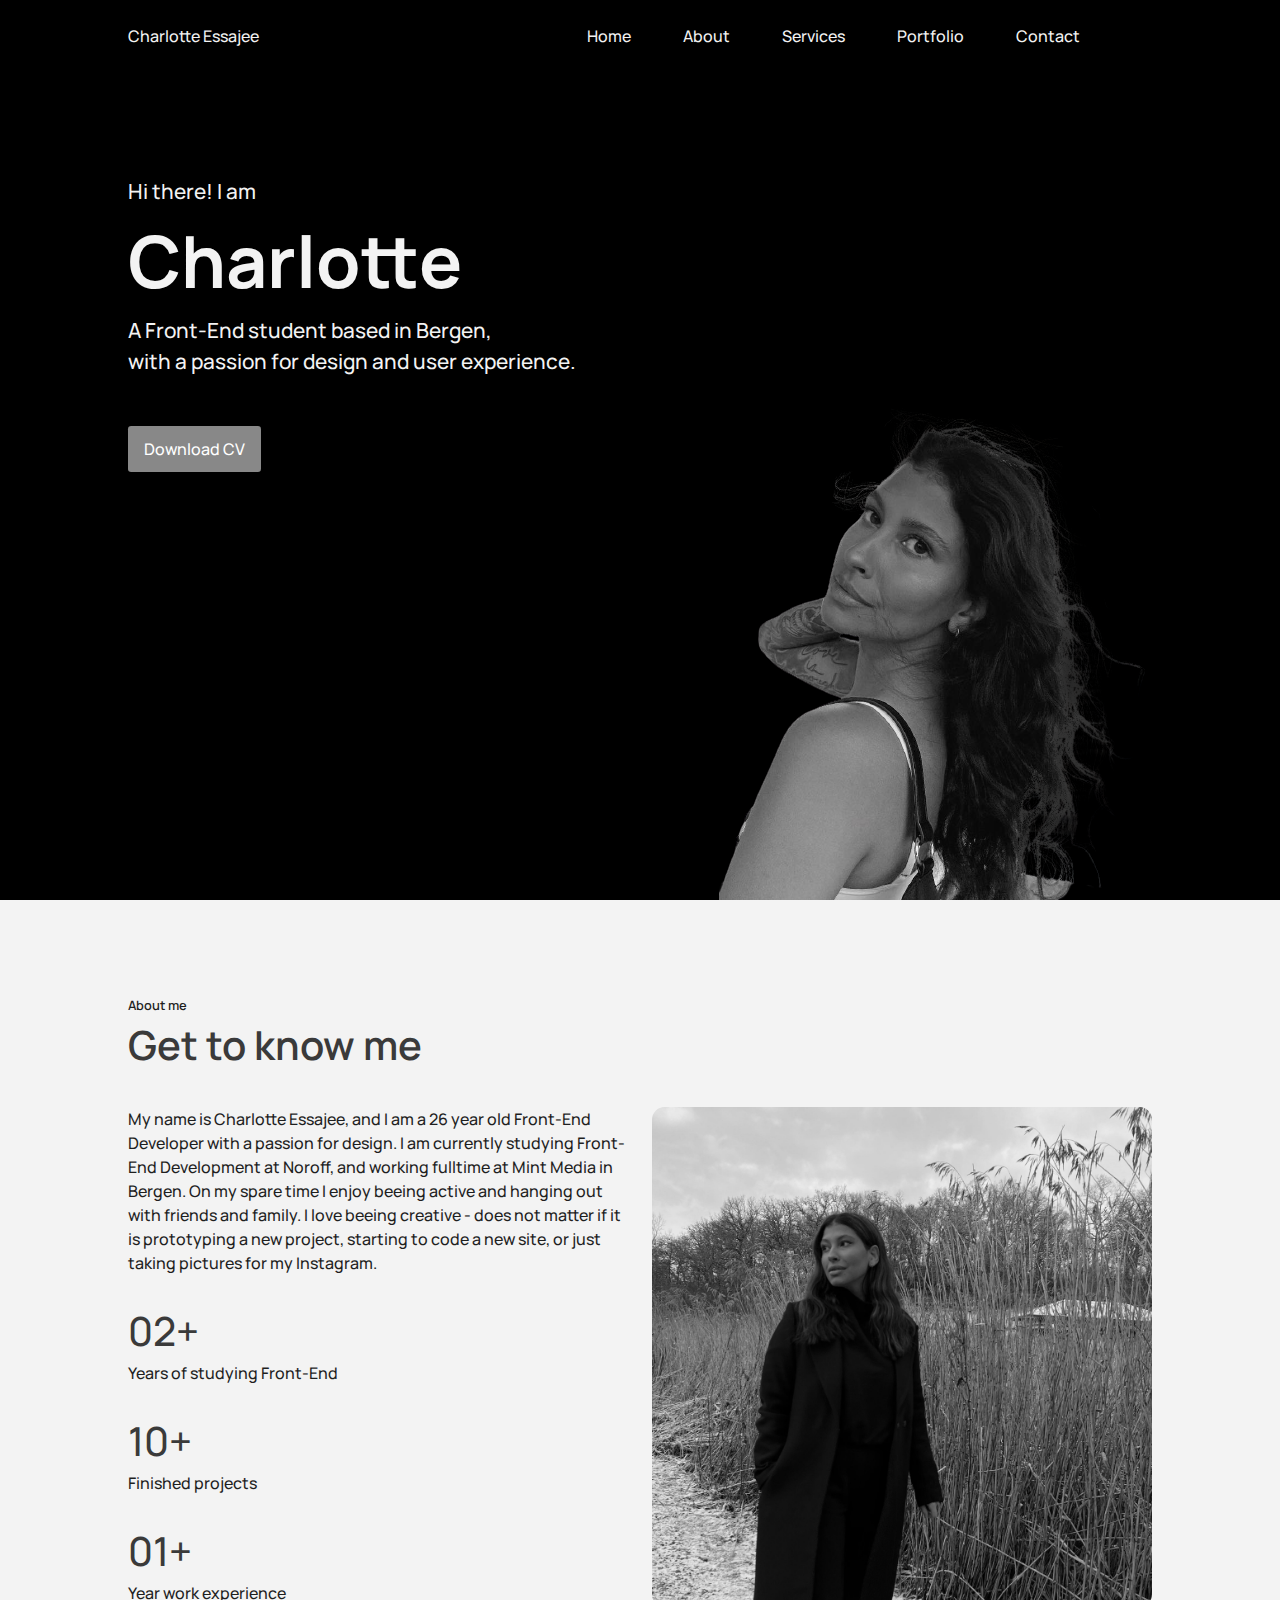
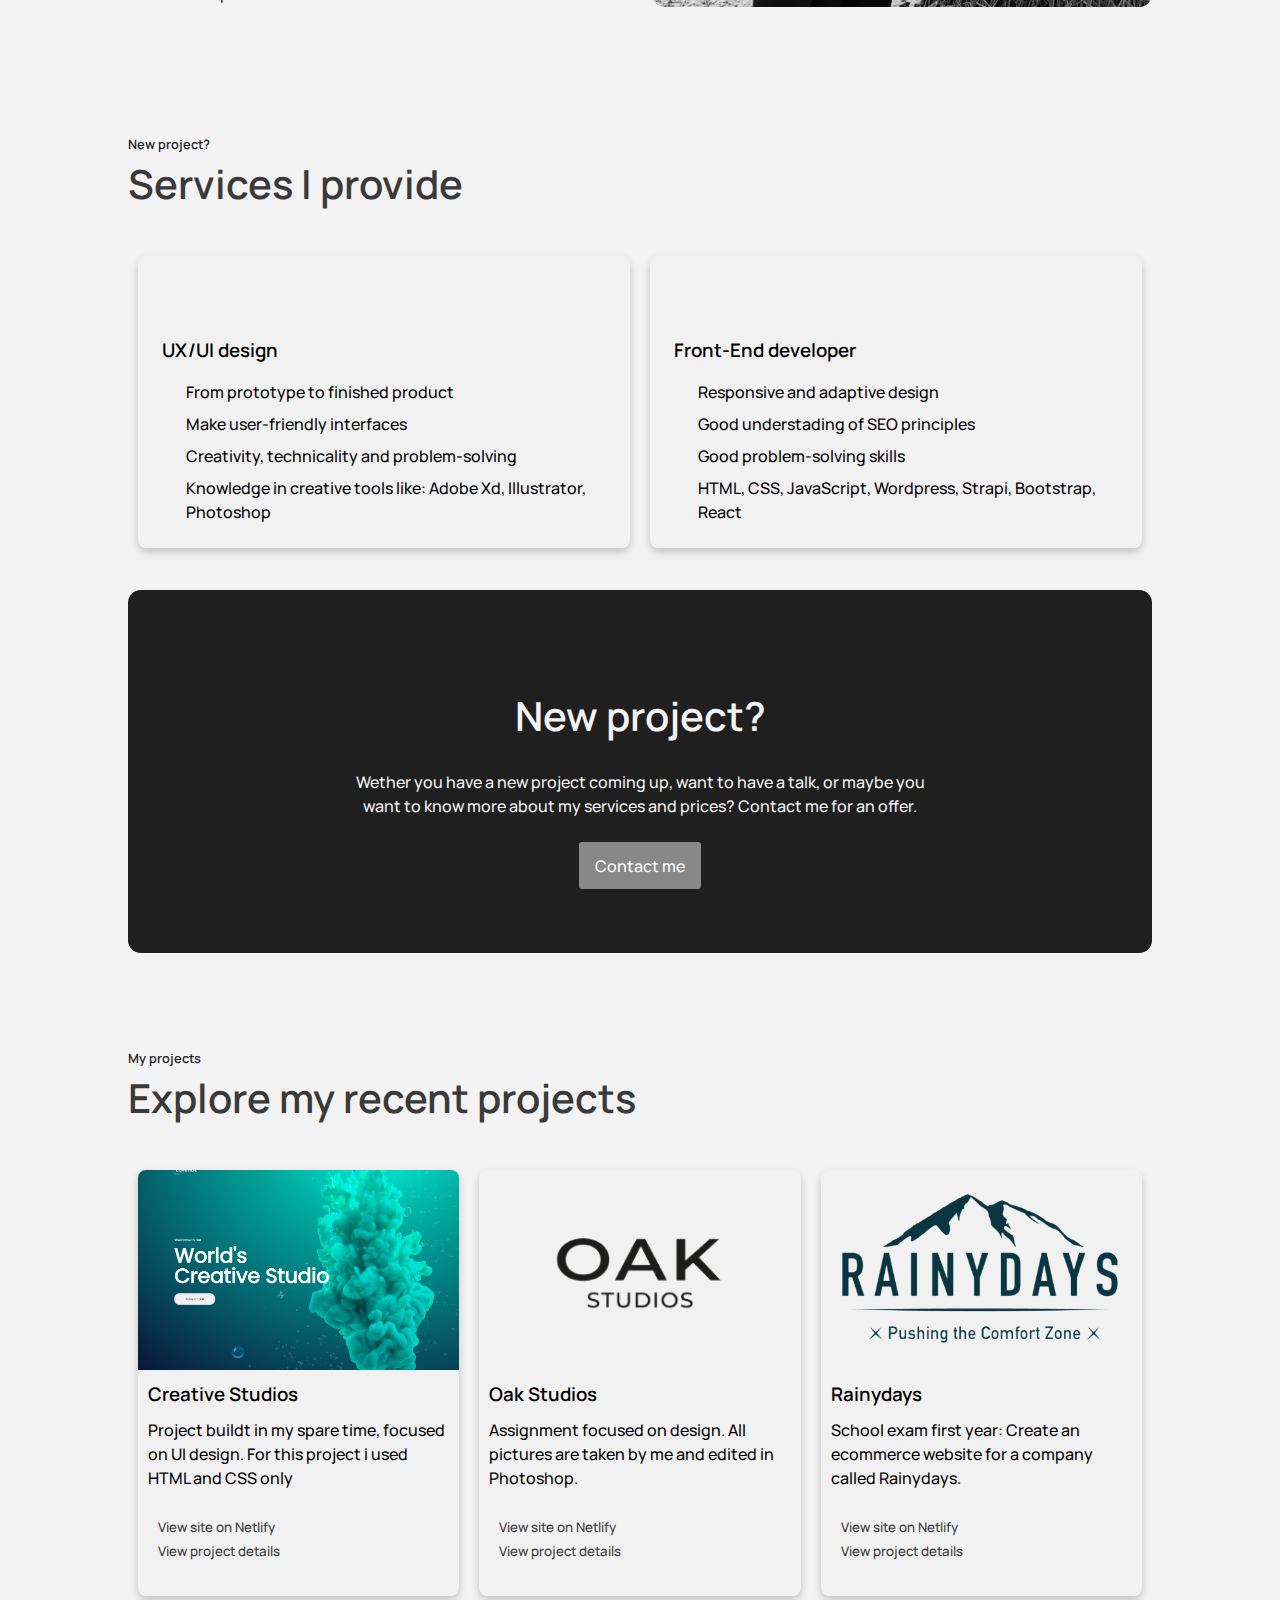
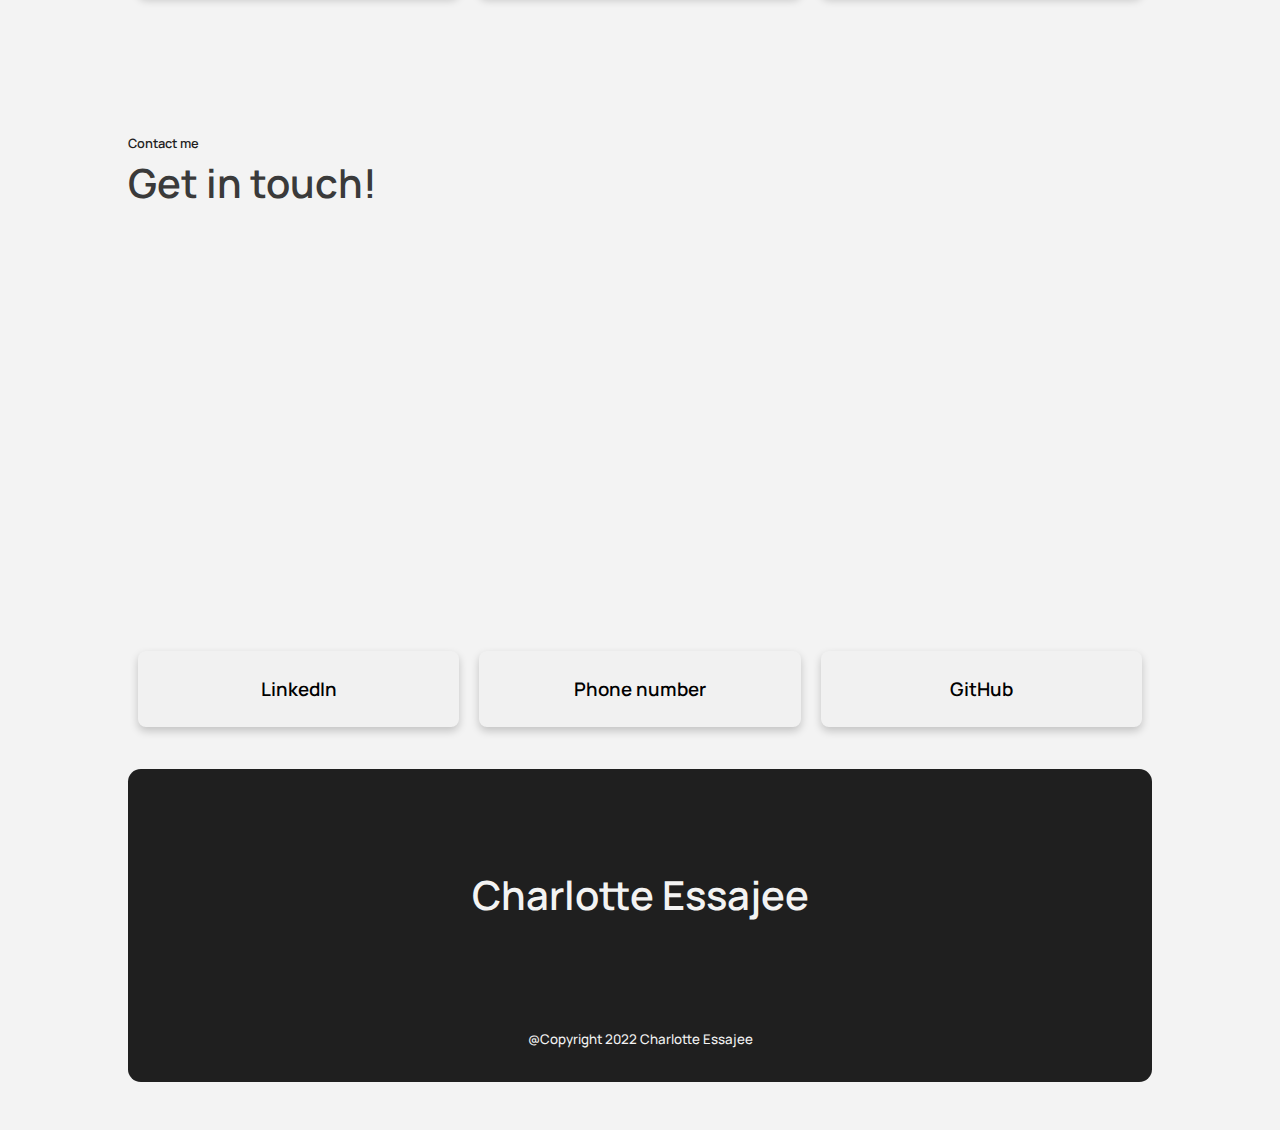
==== commit ec2b5272: "added new project" ====
--- a/index.html
+++ b/index.html
@@ -234,18 +234,18 @@
           <div class="portfolio-row">
             <div class="portfolio-column">
               <div class="portfolio-card">
-                <img src="img/foodzonelogo.png" alt="foodzone logo">
+                <img src="img/creative.png" alt="foodzone logo">
                 <div class="portfolio-text">
-                  <h3>Foodzone</h3>
-                  <p class="portfolio-paragraph">School exam: Create a blog site. Choose the design and topics covered on the blog.</p>
+                  <h3>Creative Studios</h3>
+                  <p class="portfolio-paragraph">Project buildt in my spare time, focused on UI design. For this project i used HTML and CSS only</p>
                   <a
-                    href="https://foodz0ne.netlify.app/"
+                    href="https://creativestudios.netlify.app/"
                     target="_blank"
                     rel="noopener noreferrer"
                     class="portfolio-icons">
                     <i class="fas fa-globe-americas"></i><small>View site on Netlify</small></a><br>
                     <a
-                      href="https://github.com/CharlotteEssajee/foodzone2"
+                      href="https://github.com/CharlotteEssajee/animated-header"
                       target="_blank"
                       rel="noopener noreferrer"
                       class="portfolio-icons">
@@ -260,7 +260,7 @@
                   <h3>Oak Studios</h3>
                   <p class="portfolio-paragraph">Assignment focused on design. All pictures are taken by me and edited in Photoshop.</p>
                   <a
-                    href="https://oakstudios.netlify.app/"
+                    href="link"
                     target="_blank"
                     rel="noopener noreferrer"
                     class="portfolio-icons">
@@ -281,7 +281,7 @@
                   <h3>Rainydays</h3>
                   <p class="portfolio-paragraph">School exam first year: Create an ecommerce website for a company called Rainydays.</p>
                   <a
-                    href="https://rainydaysproject.netlify.app/"
+                    href="link"
                     target="_blank"
                     rel="noopener noreferrer"
                     class="portfolio-icons">
--- a/css/styles.css
+++ b/css/styles.css
@@ -423,7 +423,7 @@
   border-radius: 8px 8px 0 0;
   width: 100%;
   height: 200px;
-  object-fit: contain;
+  object-fit: cover;
 }
 
 .portfolio-paragraph {
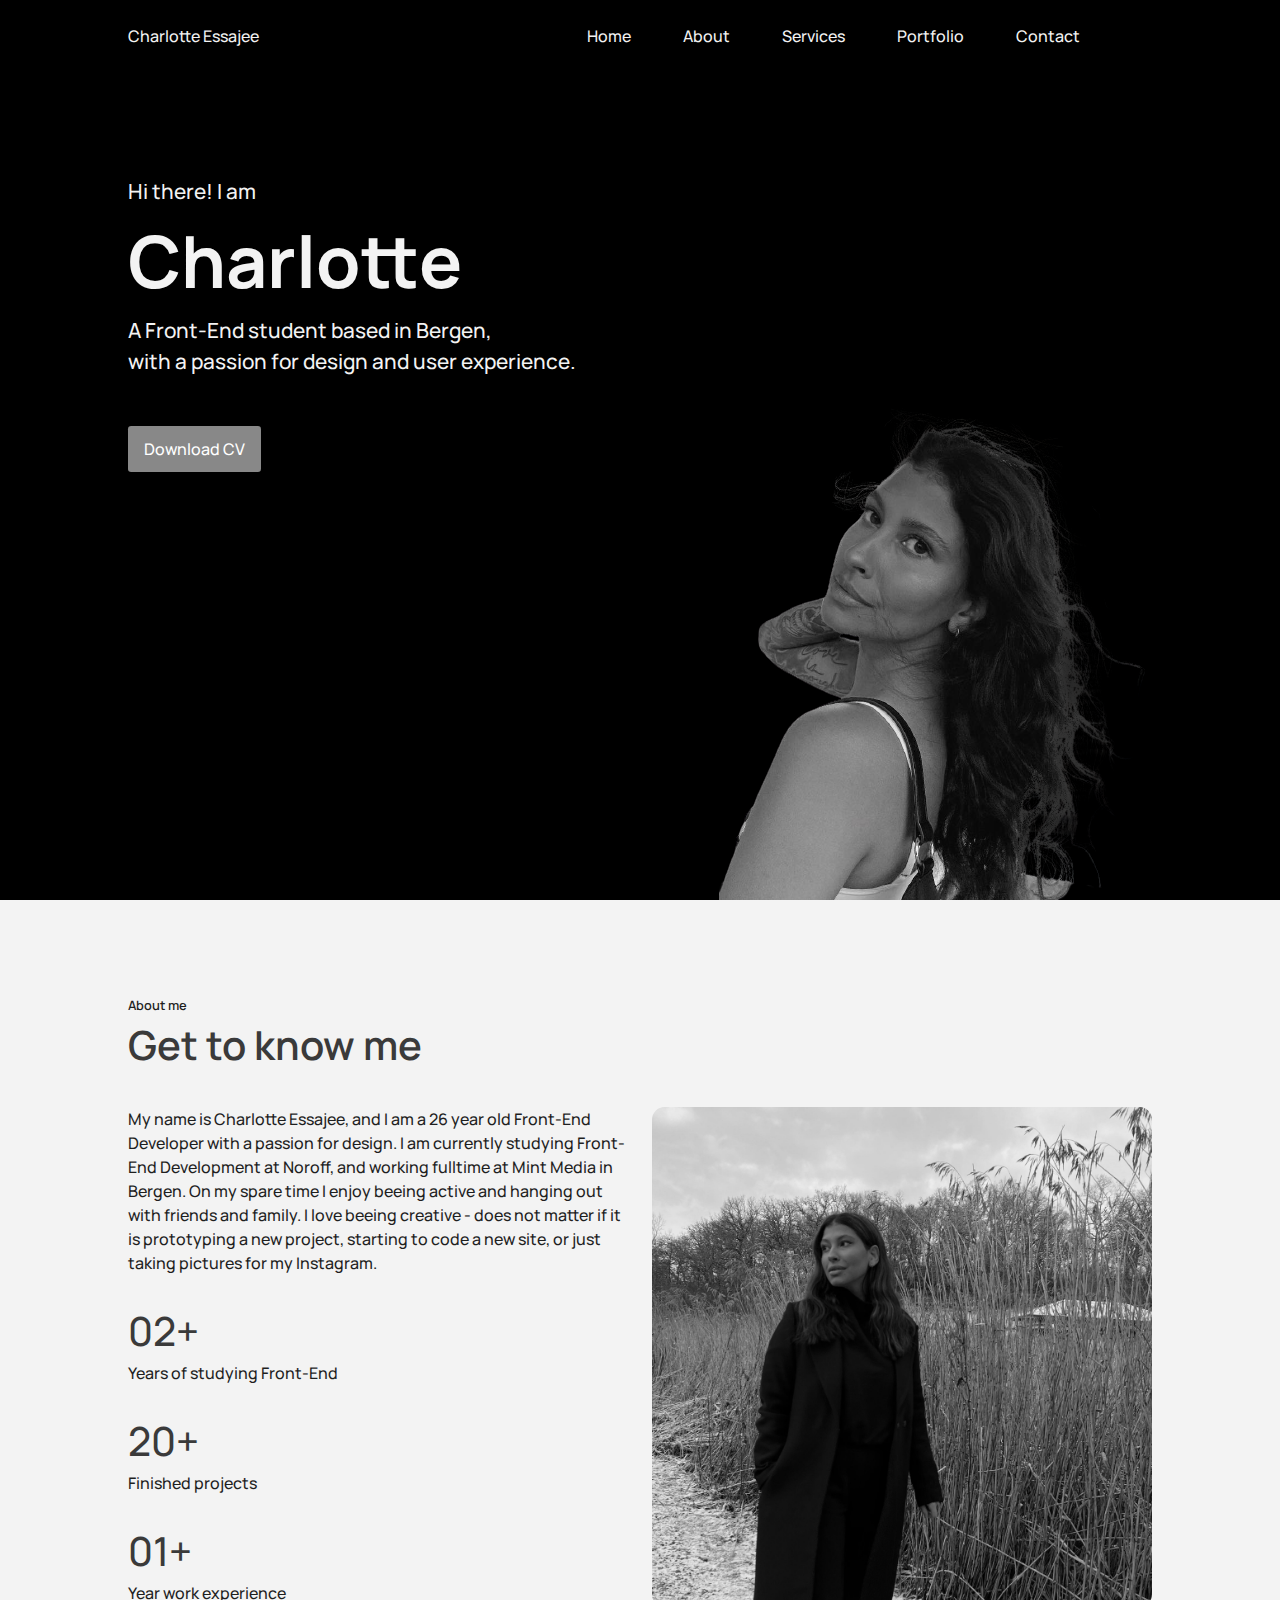
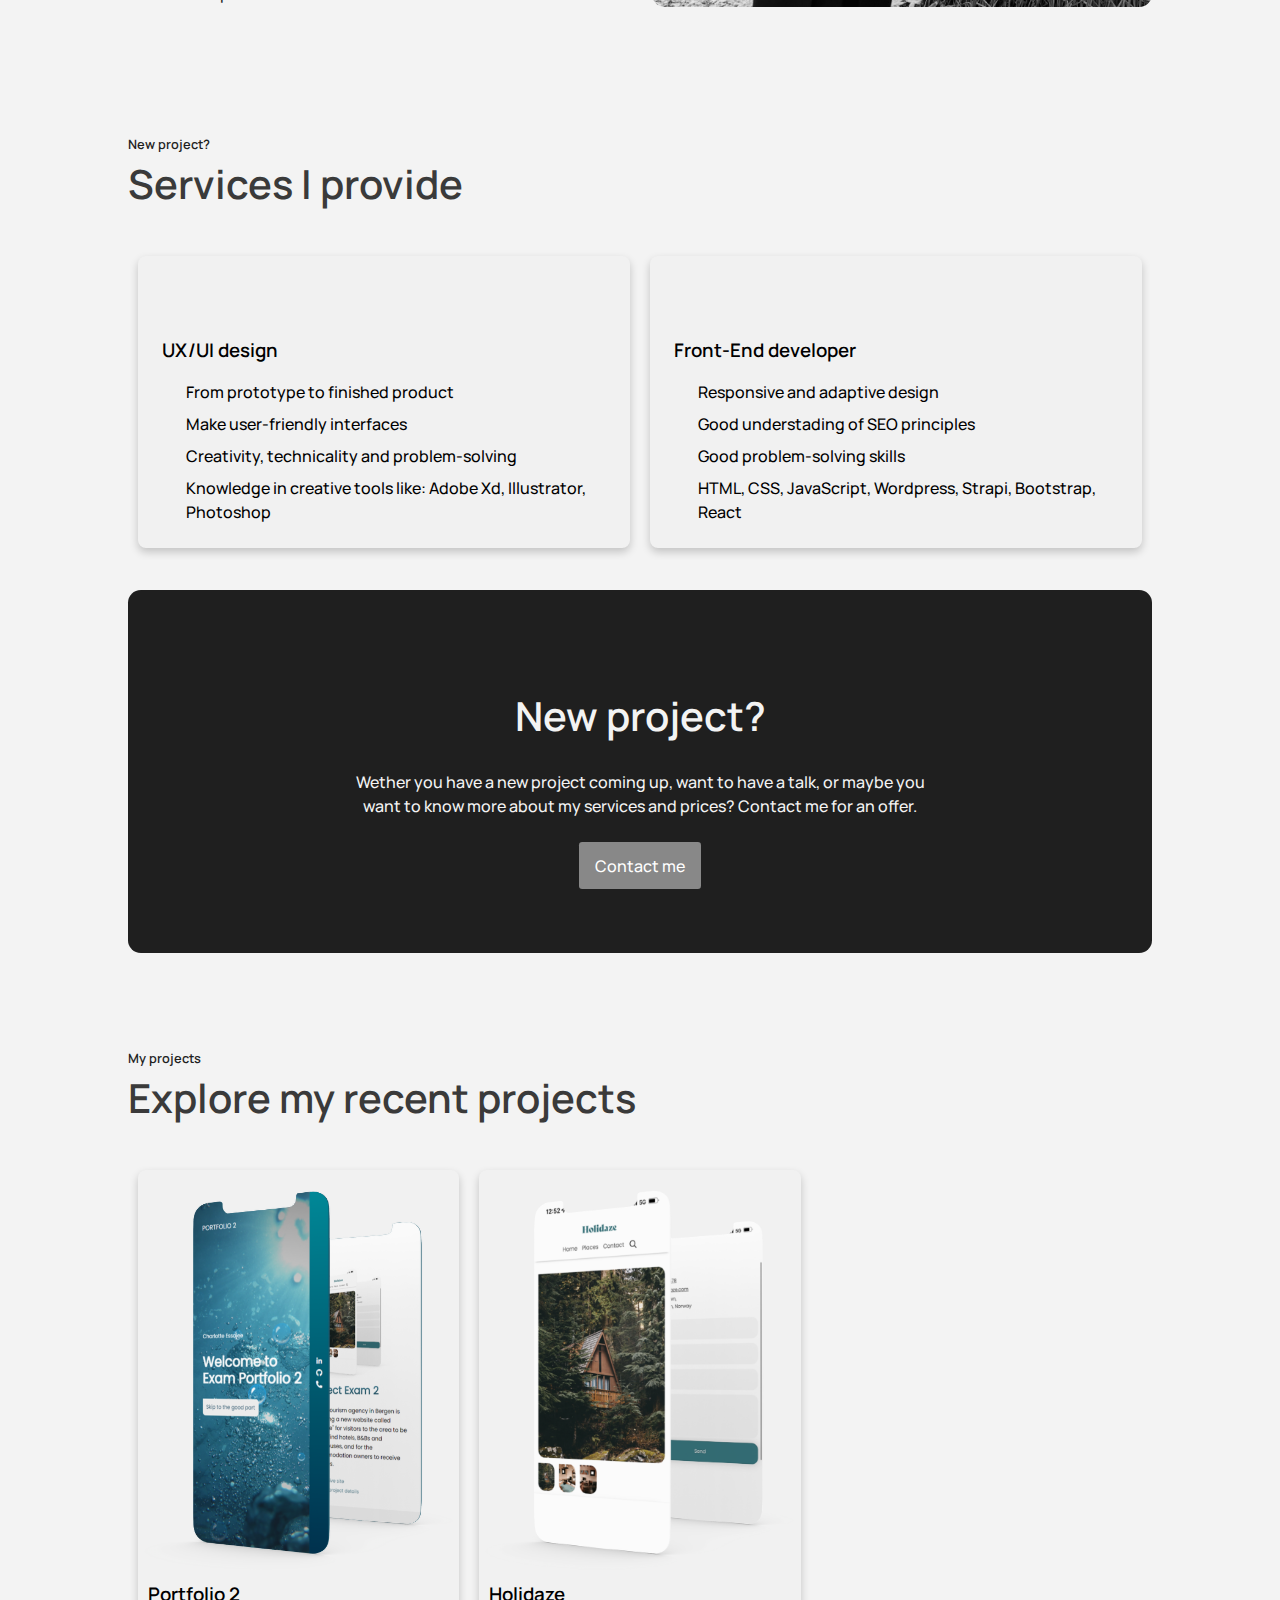
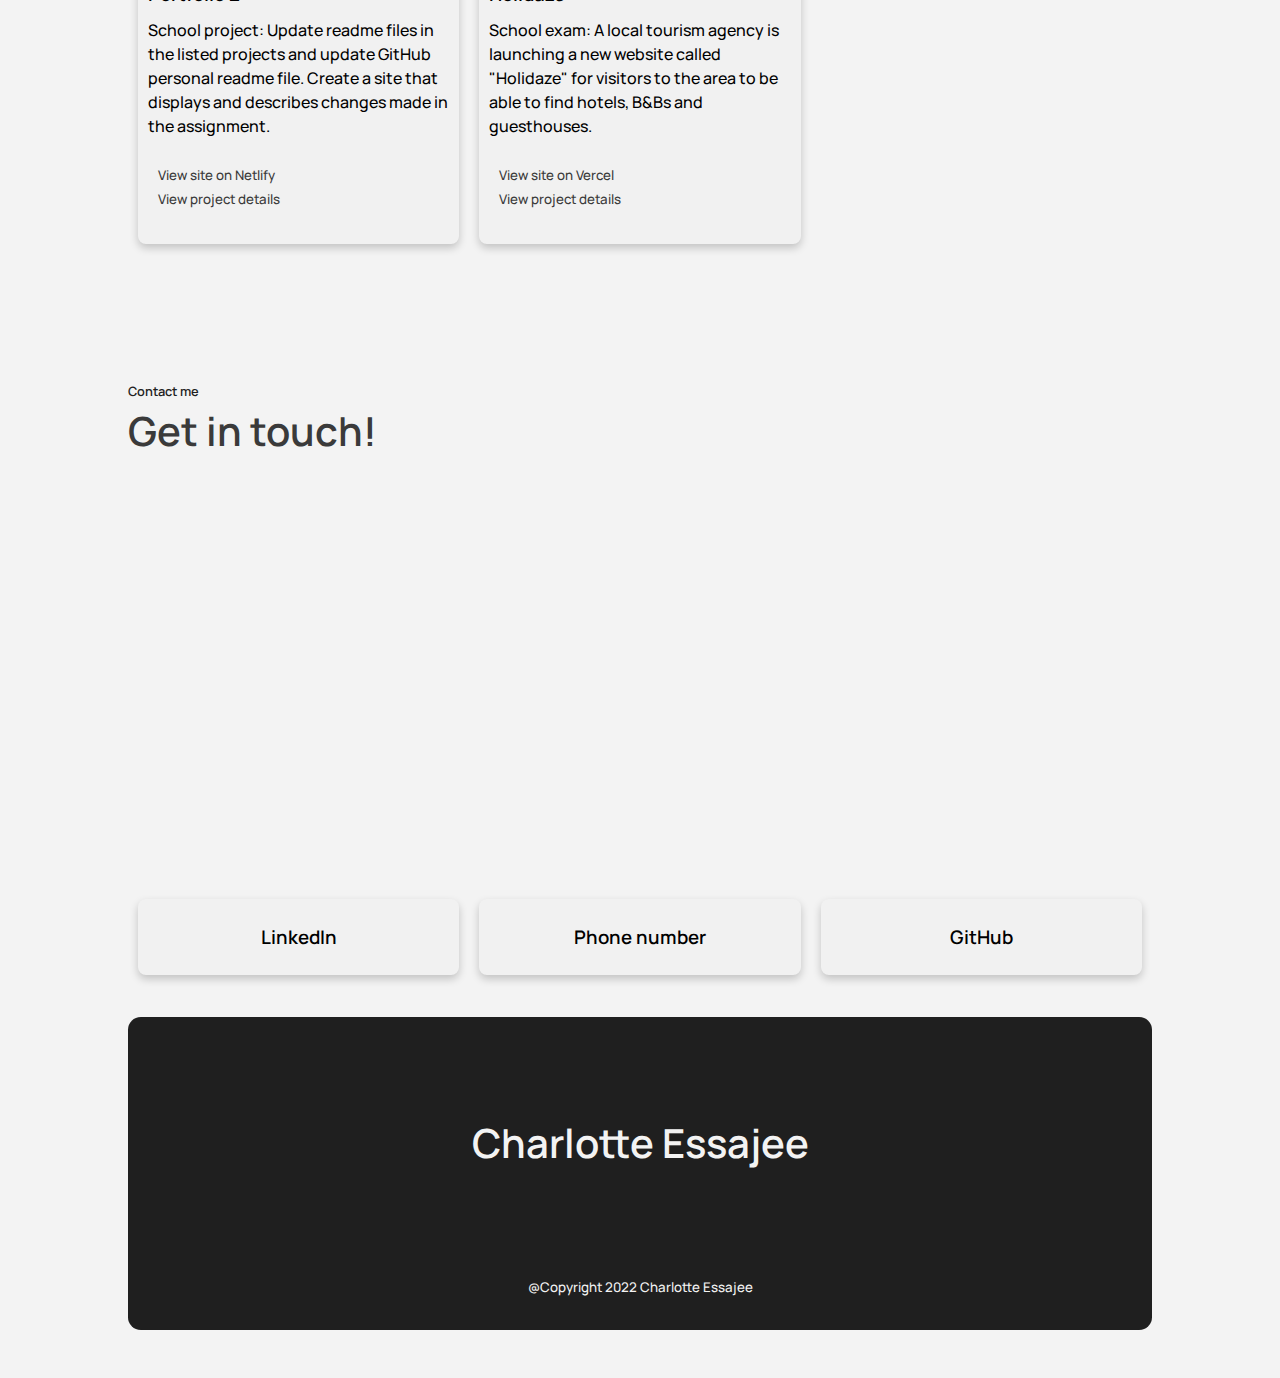
==== commit e84db7bd: "updtae recent projects" ====
--- a/index.html
+++ b/index.html
@@ -137,7 +137,7 @@
               <p class="about-work">Years of studying Front-End</p>
             </div>
             <div>
-              <p class="about-number">10+</p>
+              <p class="about-number">20+</p>
               <p class="about-work">Finished projects</p>
             </div>
             <div>
@@ -170,7 +170,7 @@
                 </li>
                 <li class="service">
                   <i class="fas fa-check check-icon"></i>
-                  <p>Make user-friendly interfaces </p>
+                  <p>Make user-friendly interfaces</p>
                 </li>
                 <li class="service">
                   <i class="fas fa-check check-icon"></i>
@@ -234,10 +234,10 @@
           <div class="portfolio-row">
             <div class="portfolio-column">
               <div class="portfolio-card">
-                <img src="img/creative.png" alt="foodzone logo">
+                <img src="img/portfolio2.png" alt="worlds creative studios mobile mockup">
                 <div class="portfolio-text">
-                  <h3>Creative Studios</h3>
-                  <p class="portfolio-paragraph">Project buildt in my spare time, focused on UI design. For this project i used HTML and CSS only</p>
+                  <h3>Portfolio 2</h3>
+                  <p class="portfolio-paragraph">School project: Update readme files in the listed projects and update GitHub personal readme file. Create a site that displays and describes changes made in the assignment.</p>
                   <a
                     href="https://creativestudios.netlify.app/"
                     target="_blank"
@@ -253,6 +253,7 @@
                 </div>
               </div>
             </div>
+            <!--
             <div class="portfolio-column">
               <div class="portfolio-card">
                 <img src="img/oaklogo.png" alt="oak studios logo">
@@ -274,20 +275,22 @@
                 </div>
               </div>
             </div>
+            -->
             <div class="portfolio-column">
               <div class="portfolio-card">
-                <img src="img/rainydayslogo.png" alt="rainydays logo">
+                <img src="img/holidaze.png" alt="holidaze mobile mockup">
                 <div class="portfolio-text">
-                  <h3>Rainydays</h3>
-                  <p class="portfolio-paragraph">School exam first year: Create an ecommerce website for a company called Rainydays.</p>
+                  <h3>Holidaze</h3>
+                  <p class="portfolio-paragraph">School exam: A local tourism agency is launching a new website called "Holidaze" for visitors to the area to be able to find hotels, B&Bs and guesthouses.
+                  </p>
                   <a
-                    href="link"
+                    href="https://holidaze-liart.vercel.app/"
                     target="_blank"
                     rel="noopener noreferrer"
                     class="portfolio-icons">
-                    <i class="fas fa-globe-americas"></i><small>View site on Netlify</small></a><br>
+                    <i class="fas fa-globe-americas"></i><small>View site on Vercel</small></a><br>
                     <a
-                      href="https://github.com/CharlotteEssajee/RainyDays"
+                      href="https://github.com/CharlotteEssajee/holidaze"
                       target="_blank"
                       rel="noopener noreferrer"
                       class="portfolio-icons">
--- a/css/styles.css
+++ b/css/styles.css
@@ -421,9 +421,10 @@
 
 .portfolio-card img {
   border-radius: 8px 8px 0 0;
+  padding-top: 20px;
   width: 100%;
-  height: 200px;
-  object-fit: cover;
+  height: 400px;
+  object-fit: contain;
 }
 
 .portfolio-paragraph {
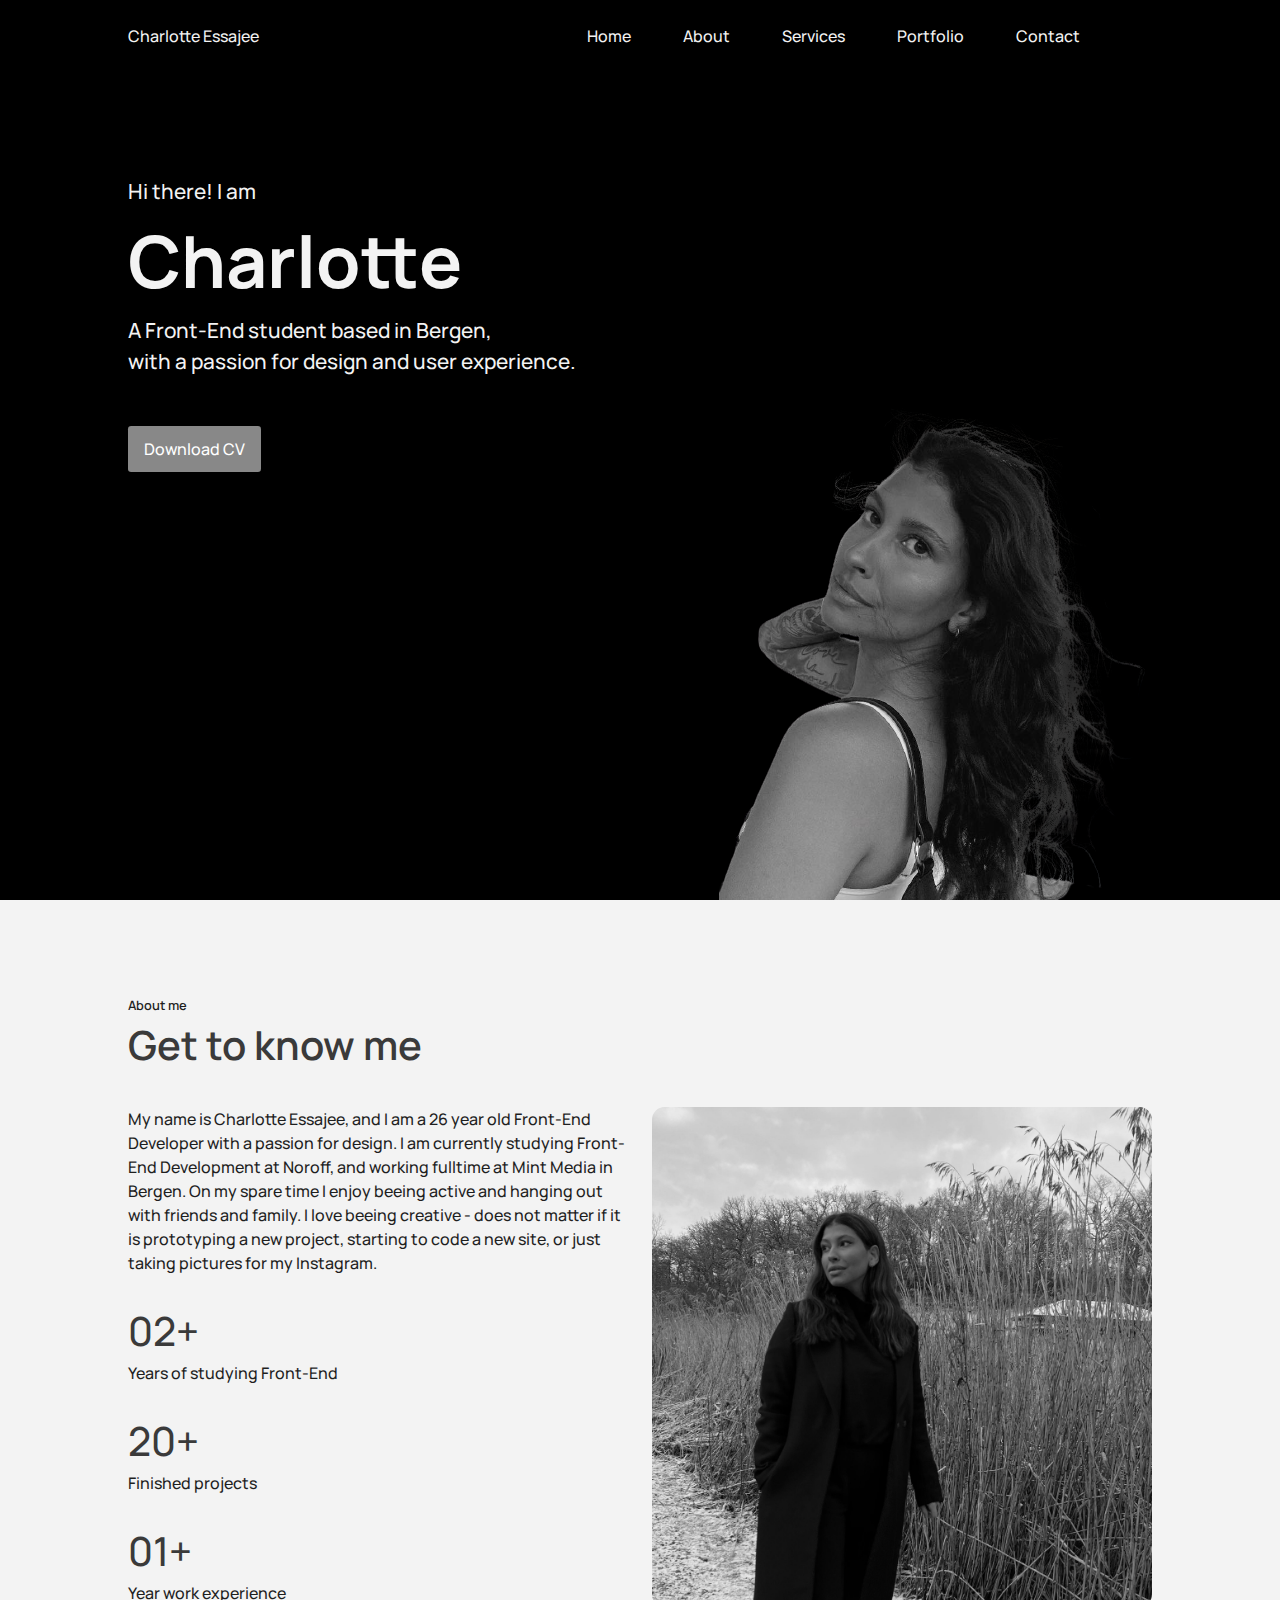
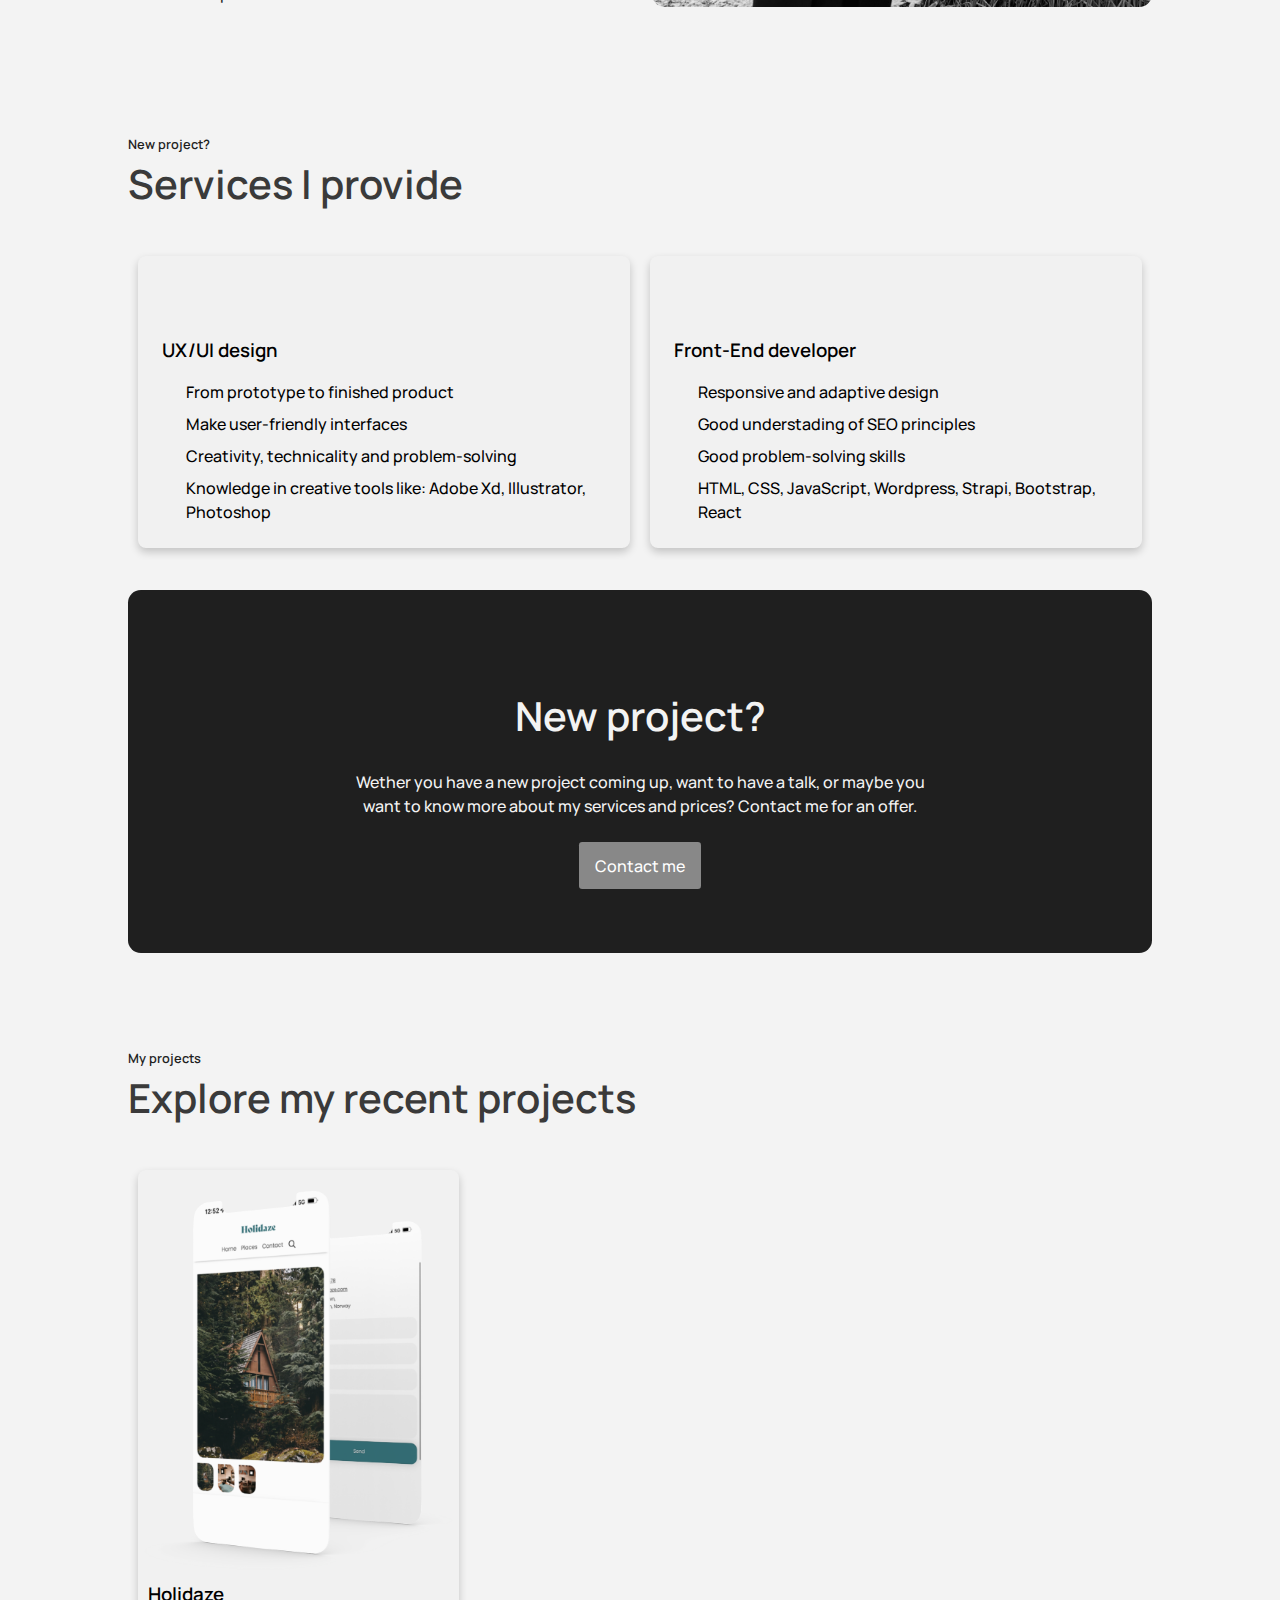
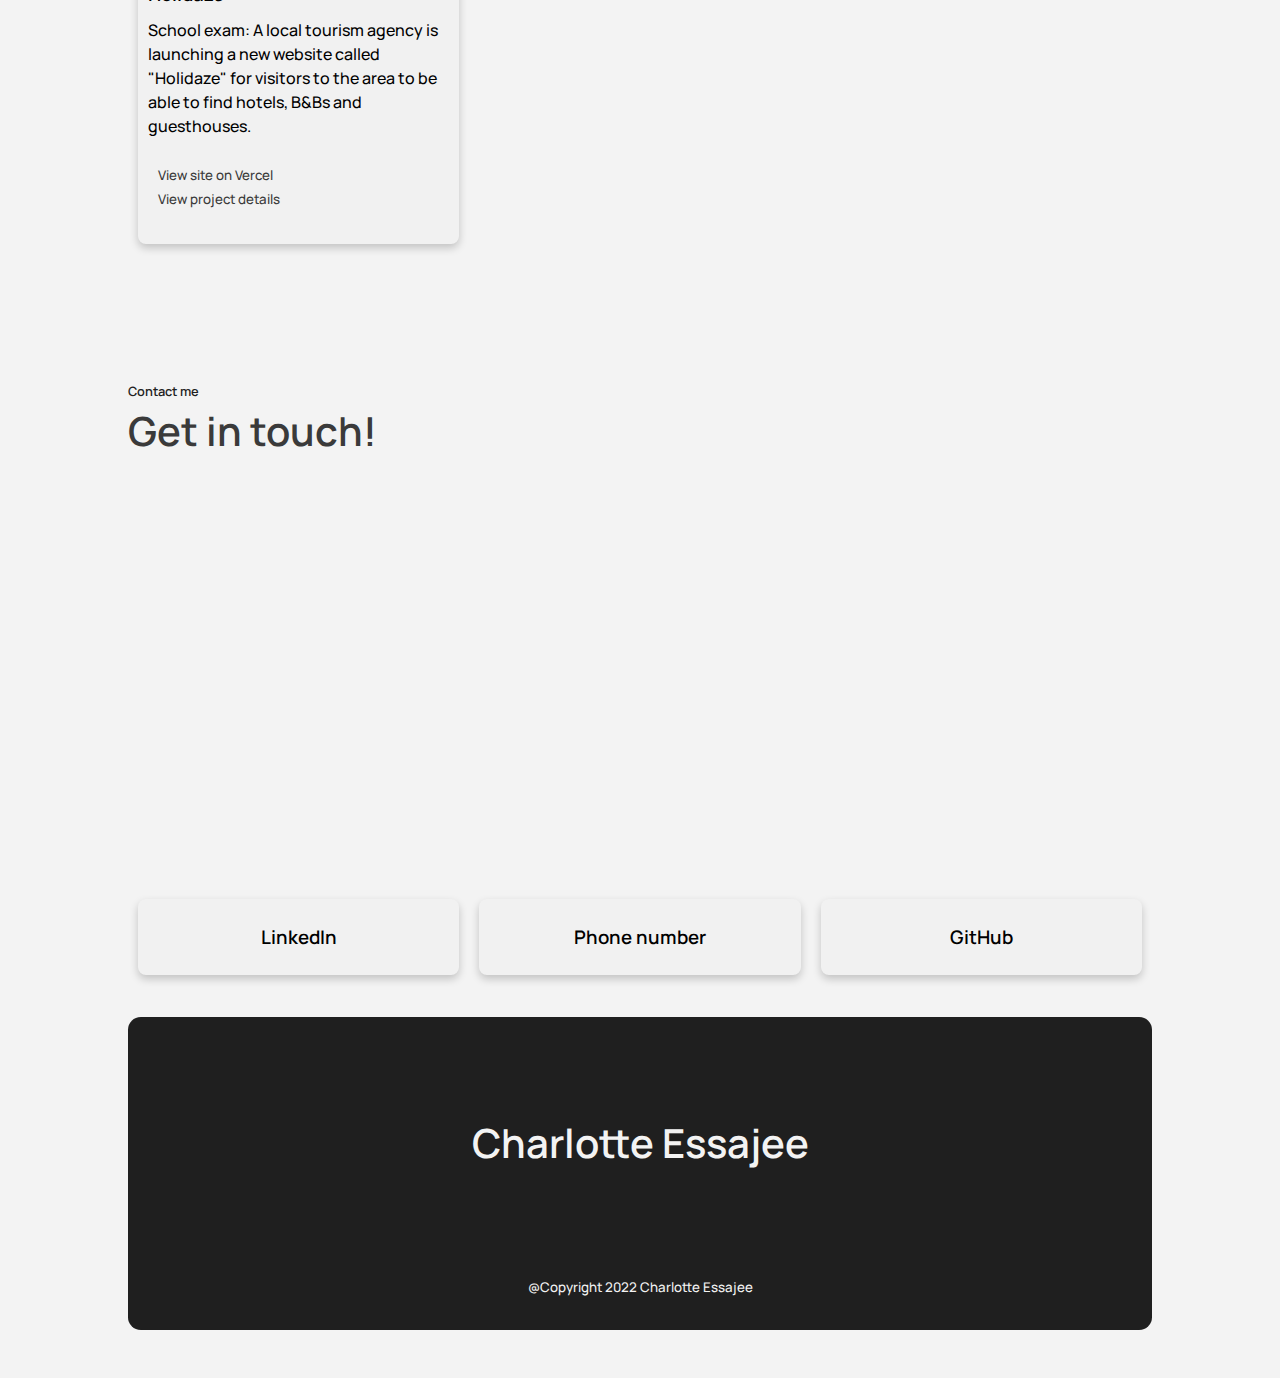
==== commit 10b28e88: "removed school project" ====
--- a/index.html
+++ b/index.html
@@ -232,6 +232,7 @@
         <h2 class="section-title">Explore my recent projects</h2>
         <div class="portfolio-cards">
           <div class="portfolio-row">
+            <!---
             <div class="portfolio-column">
               <div class="portfolio-card">
                 <img src="img/portfolio2.png" alt="worlds creative studios mobile mockup">
@@ -253,7 +254,6 @@
                 </div>
               </div>
             </div>
-            <!--
             <div class="portfolio-column">
               <div class="portfolio-card">
                 <img src="img/oaklogo.png" alt="oak studios logo">
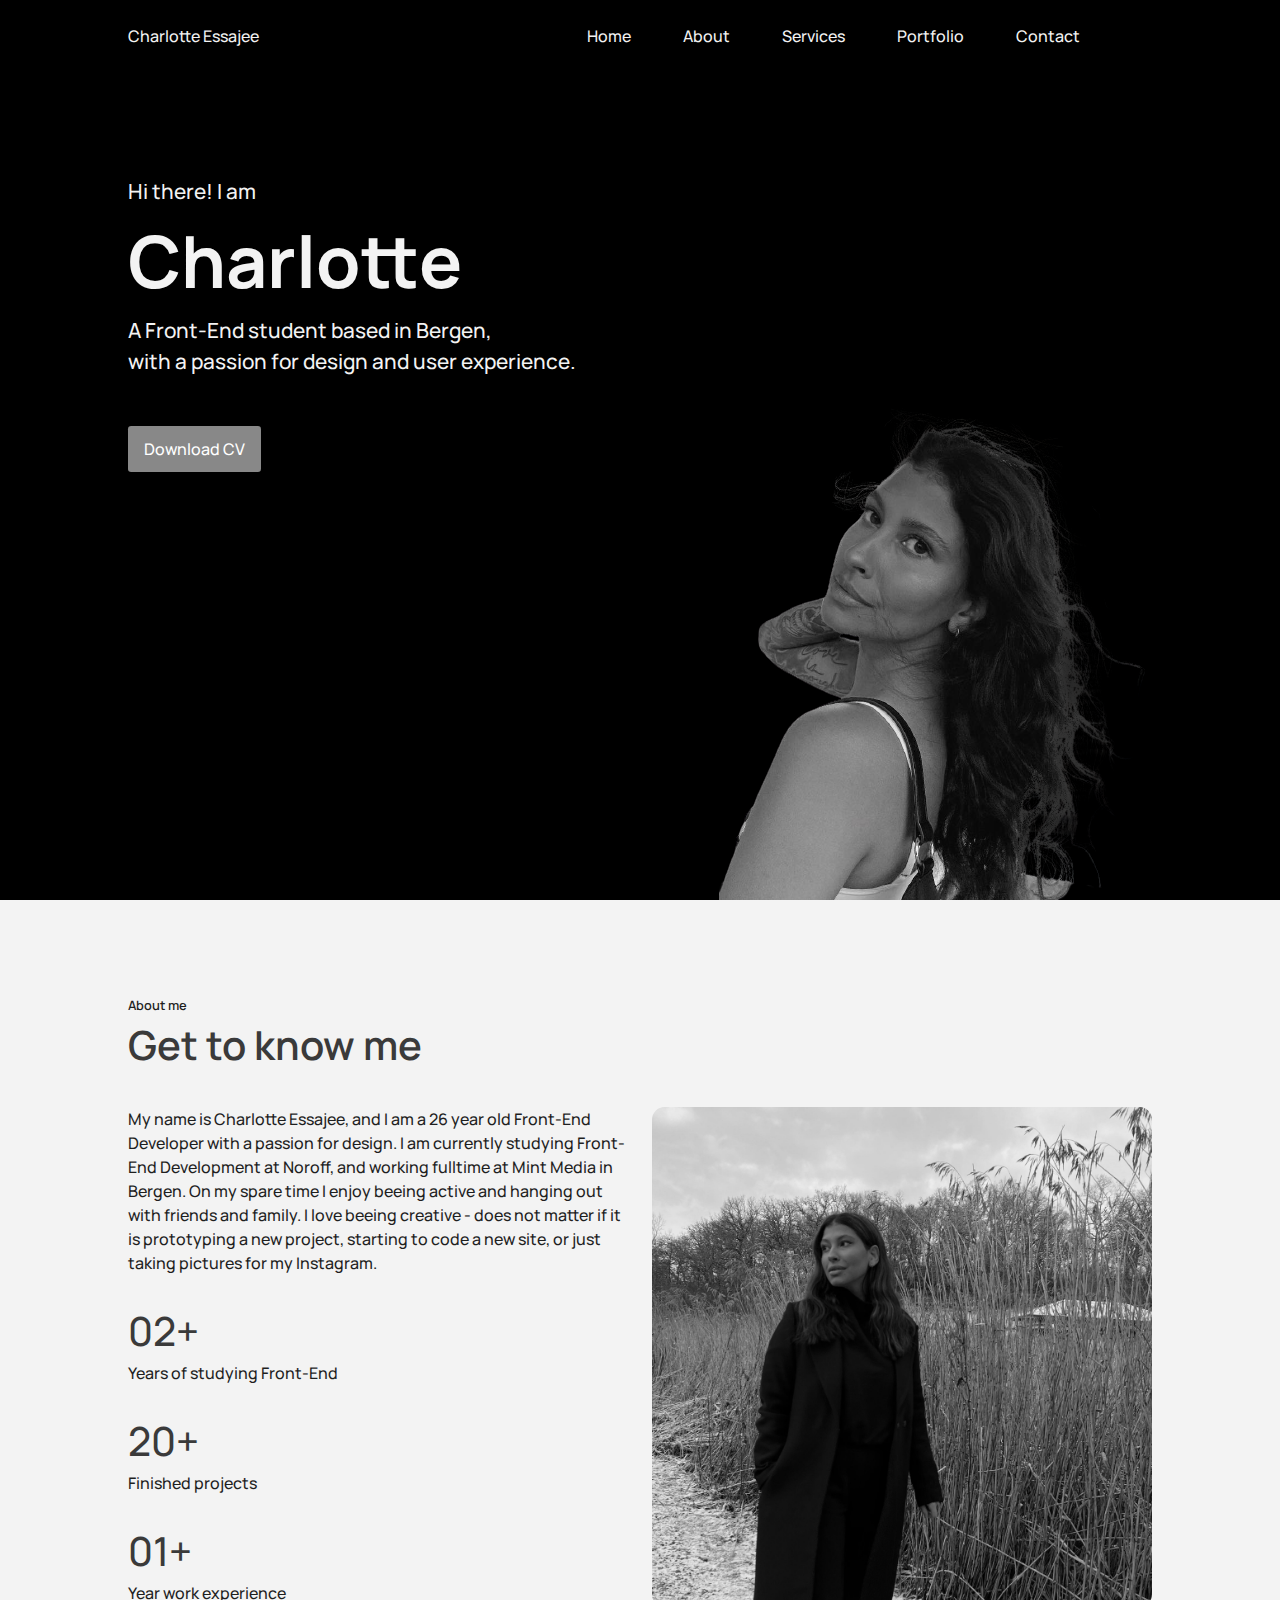
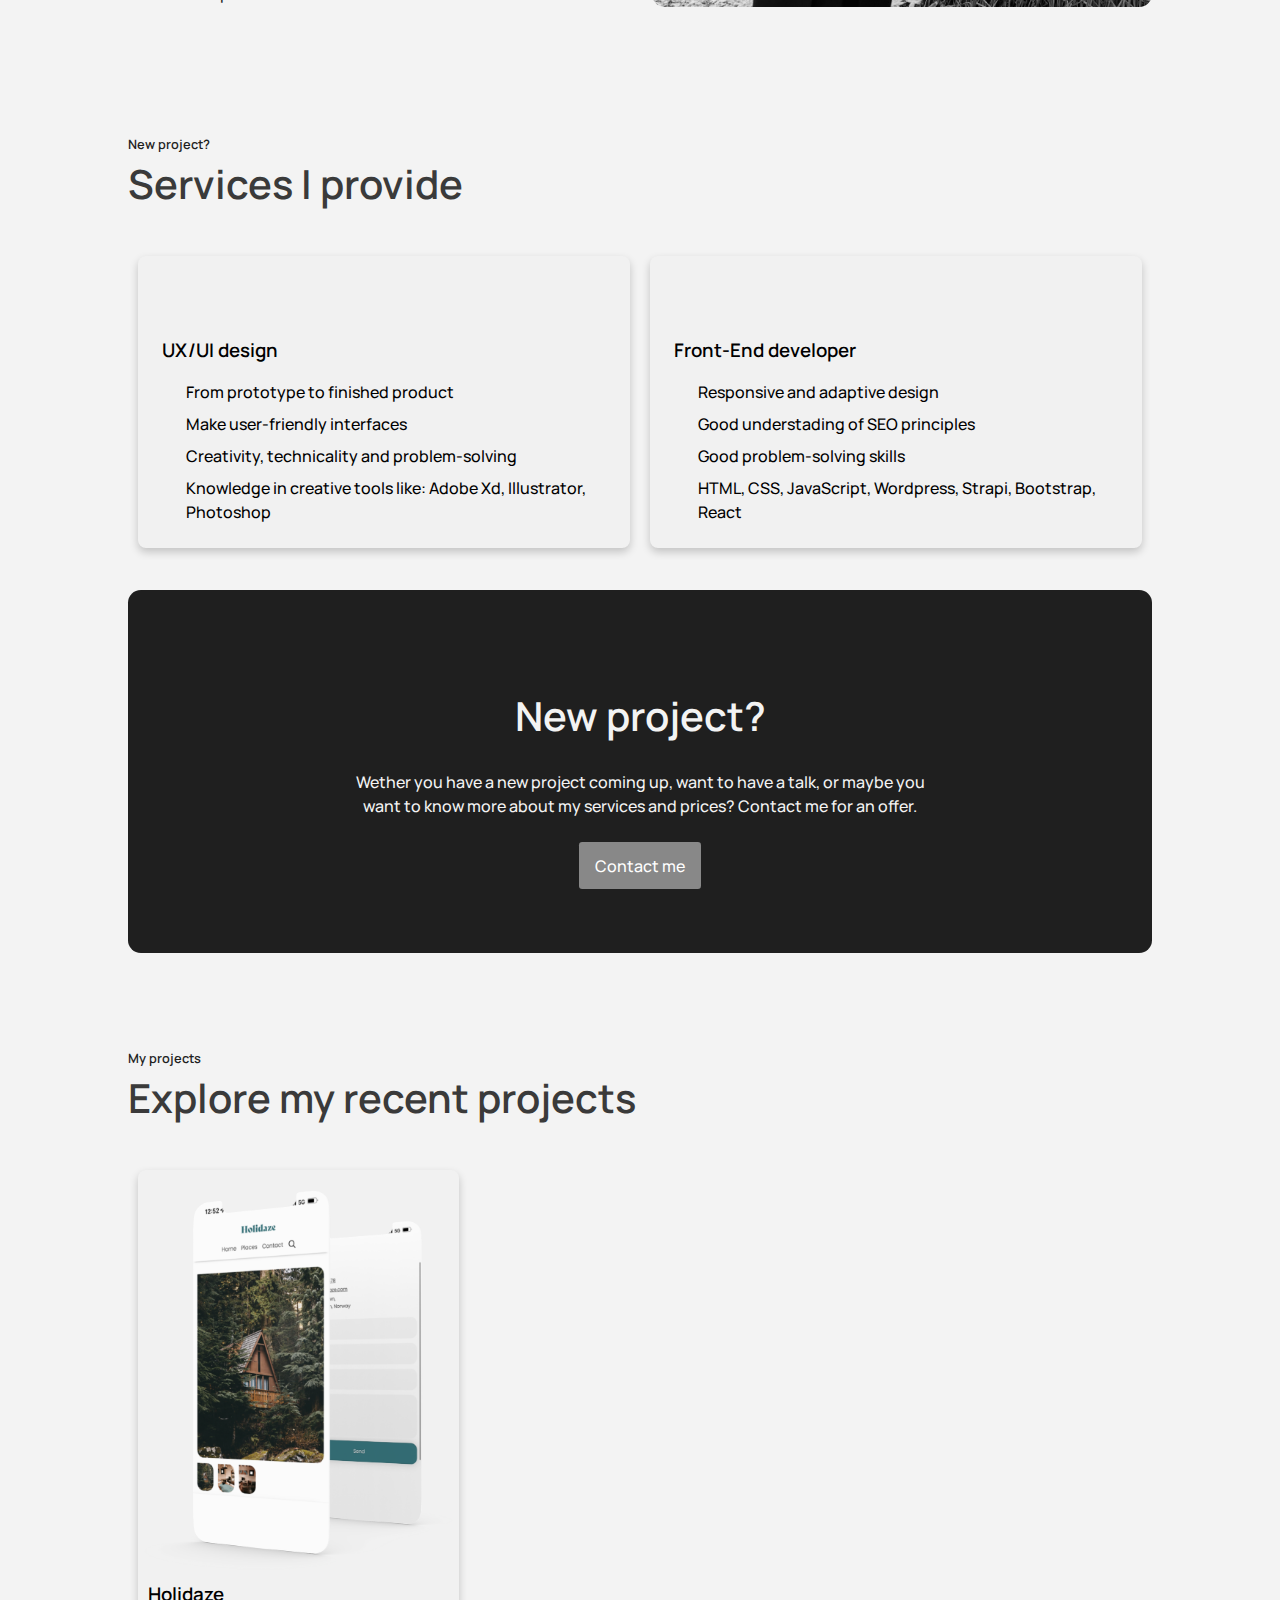
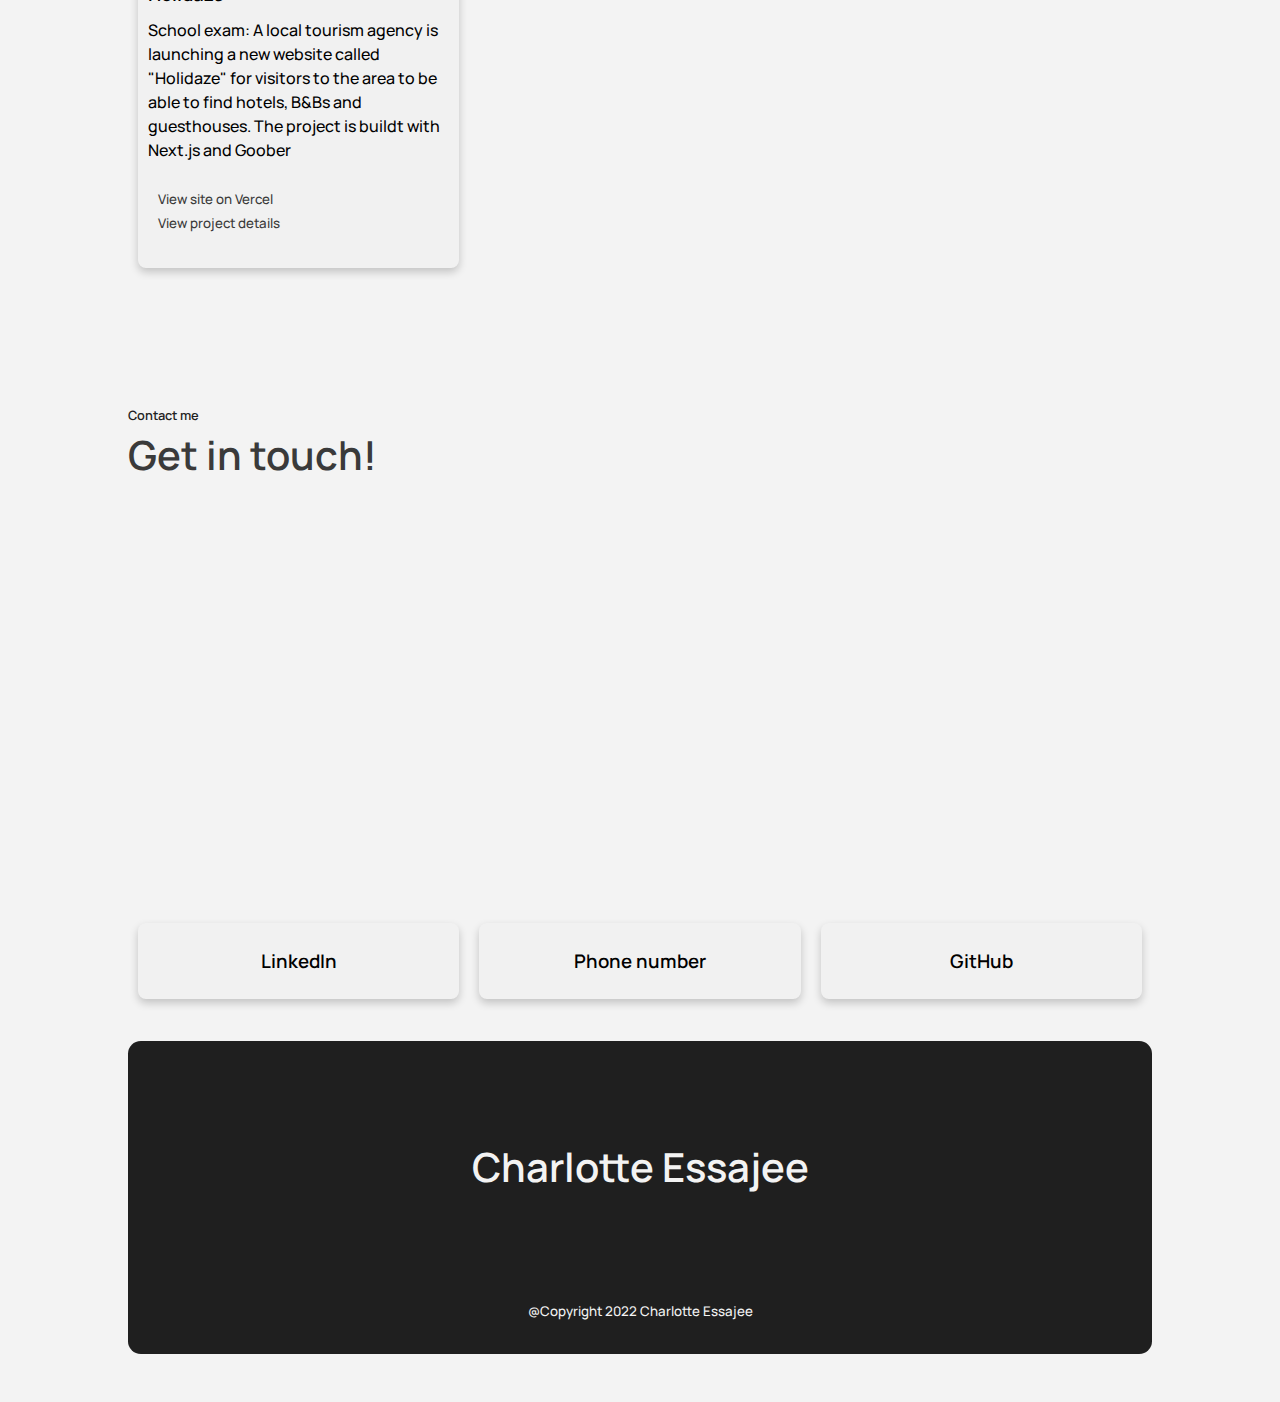
==== commit ba873a9b: "css" ====
--- a/index.html
+++ b/index.html
@@ -281,7 +281,7 @@
                 <img src="img/holidaze.png" alt="holidaze mobile mockup">
                 <div class="portfolio-text">
                   <h3>Holidaze</h3>
-                  <p class="portfolio-paragraph">School exam: A local tourism agency is launching a new website called "Holidaze" for visitors to the area to be able to find hotels, B&Bs and guesthouses.
+                  <p class="portfolio-paragraph">School exam: A local tourism agency is launching a new website called "Holidaze" for visitors to the area to be able to find hotels, B&Bs and guesthouses. The project is buildt with Next.js and Goober
                   </p>
                   <a
                     href="https://holidaze-liart.vercel.app/"
--- a/css/styles.css
+++ b/css/styles.css
@@ -434,7 +434,7 @@
 
 .portfolio-column {
   float: left;
-  width: 33.333%;
+  width: 50%;
   padding: 0 10px;
 }
 
